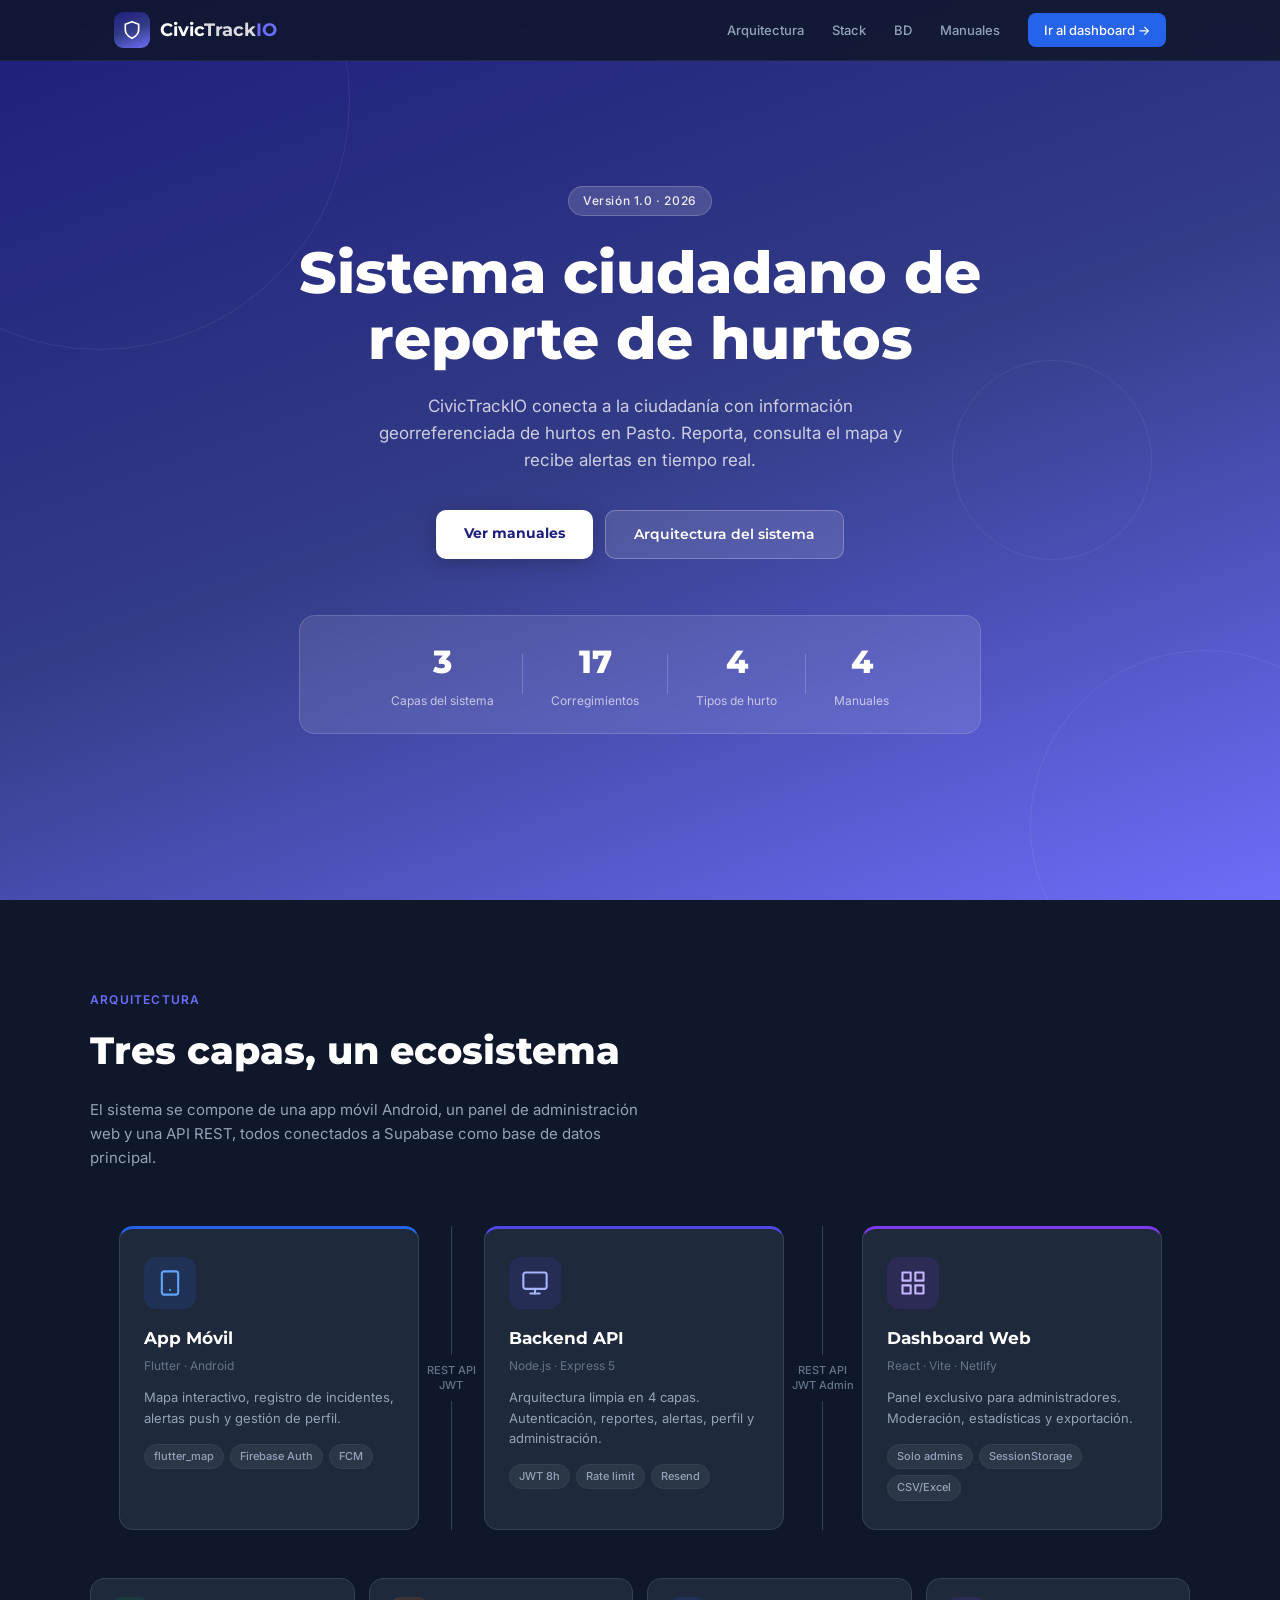
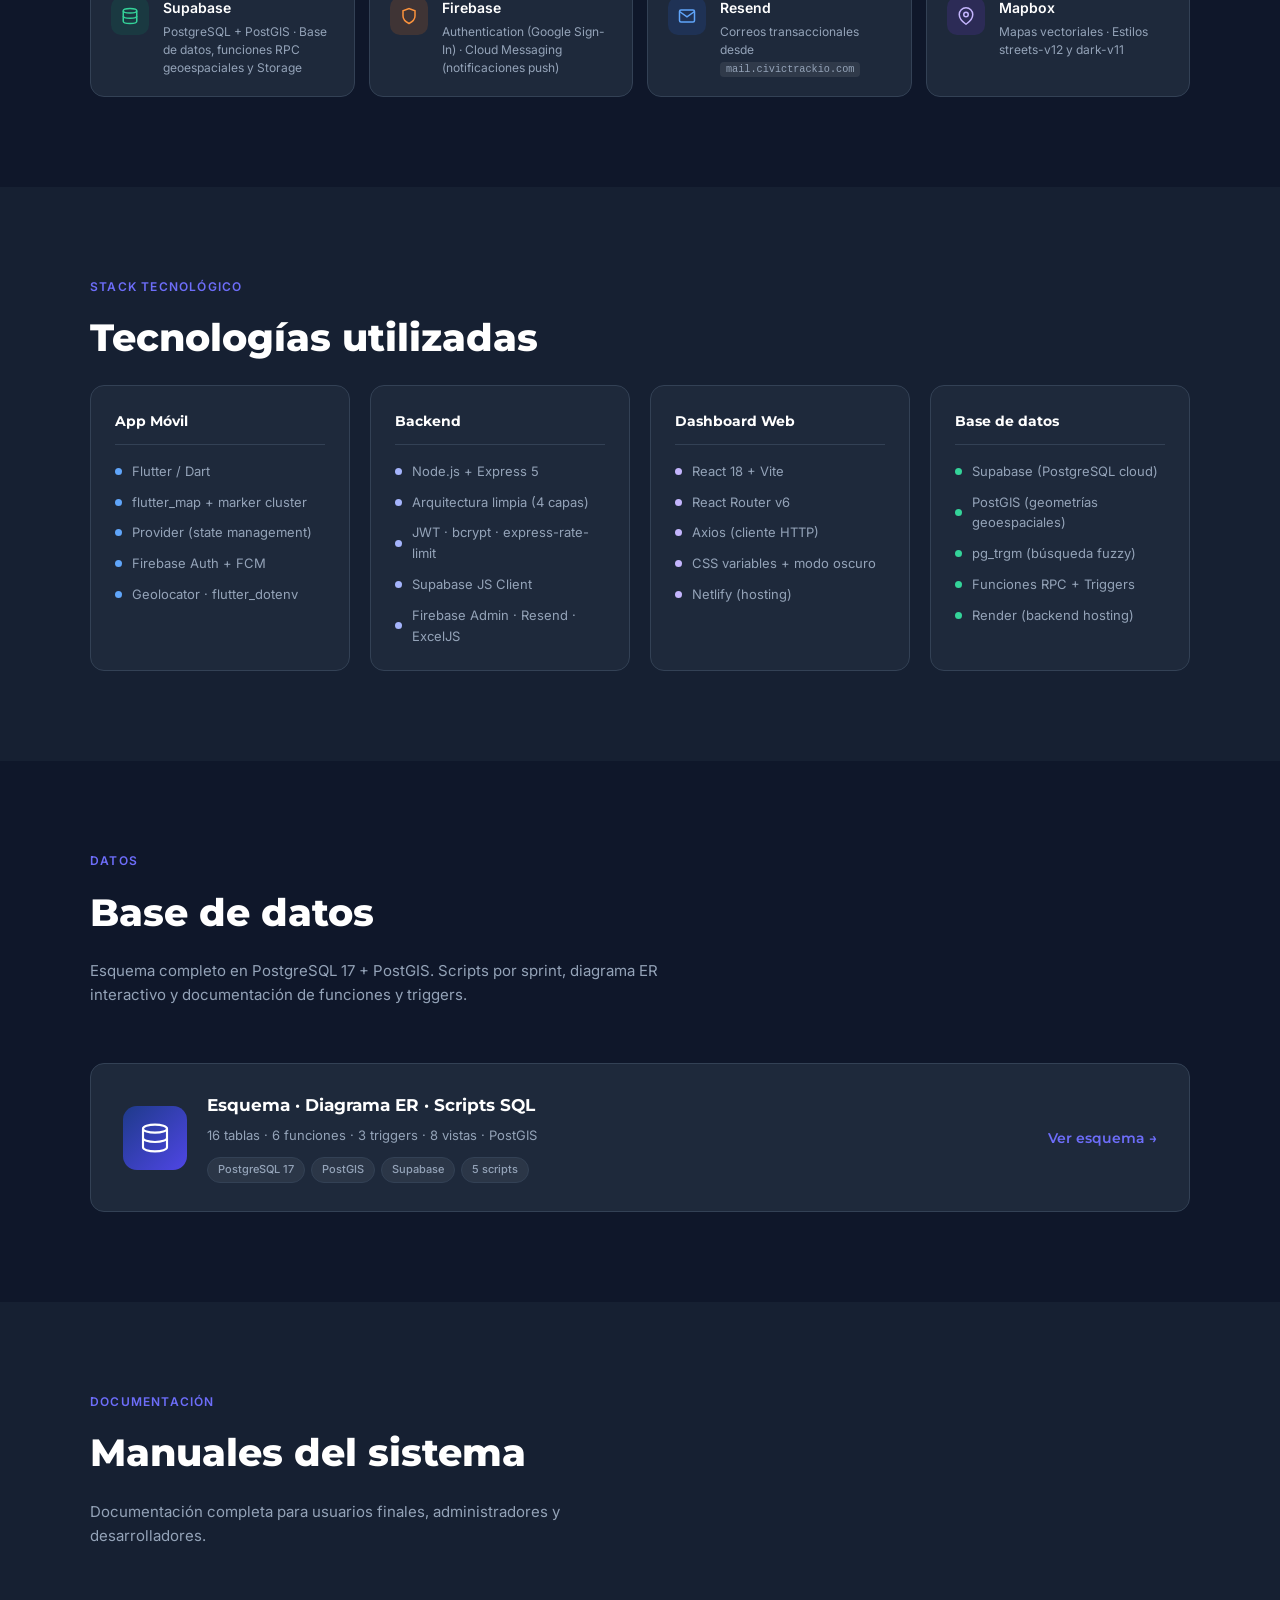
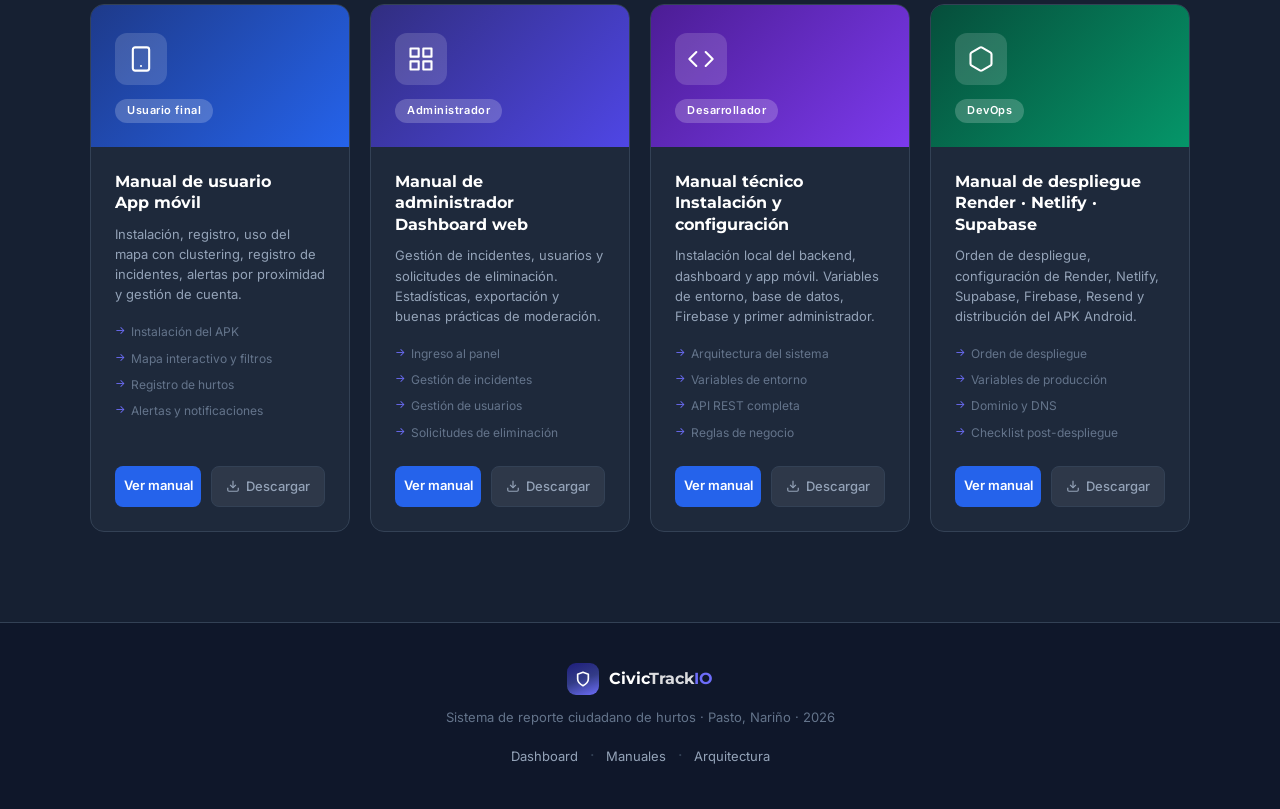
==== docs-site/index.html @ 42d25473 "Se realiza una página para documentación y manuales." ====
<!DOCTYPE html>
<html lang="es">
<head>
  <meta charset="UTF-8" />
  <meta name="viewport" content="width=device-width, initial-scale=1.0" />
  <title>CivicTrackIO · Documentación</title>
  <link rel="preconnect" href="https://fonts.googleapis.com" />
  <link rel="preconnect" href="https://fonts.gstatic.com" crossorigin />
  <link href="https://fonts.googleapis.com/css2?family=Inter:wght@300;400;500;600;700&family=Montserrat:wght@600;700;800&display=swap" rel="stylesheet" />
  <link rel="stylesheet" href="style.css" />
</head>
<body>

  <!-- ── NAV ── -->
  <nav class="nav">
    <div class="nav-inner">
      <div class="nav-brand">
        <div class="nav-logo-circle">
          <svg width="20" height="20" viewBox="0 0 24 24" fill="none" stroke="#fff" stroke-width="2" stroke-linecap="round" stroke-linejoin="round">
            <path d="M12 22s8-4 8-10V5l-8-3-8 3v7c0 6 8 10 8 10z"/>
          </svg>
        </div>
        <span class="nav-name">Civic<span class="nav-name-accent">Track</span><span class="nav-name-io">IO</span></span>
      </div>
      <div class="nav-links">
        <a href="#arquitectura">Arquitectura</a>
        <a href="#stack">Stack</a>
        <a href="#base-de-datos">BD</a>
        <a href="#manuales">Manuales</a>
        <a href="https://civictrackio.com" target="_blank" class="nav-btn">Ir al dashboard →</a>
      </div>
    </div>
  </nav>

  <!-- ── HERO ── -->
  <section class="hero">
    <div class="hero-deco hero-deco-1"></div>
    <div class="hero-deco hero-deco-2"></div>
    <div class="hero-deco hero-deco-3"></div>
    <div class="hero-inner">
      <div class="hero-badge">Versión 1.0 · 2026</div>
      <h1 class="hero-title">Sistema ciudadano de<br/>reporte de hurtos</h1>
      <p class="hero-sub">CivicTrackIO conecta a la ciudadanía con información georreferenciada de hurtos en Pasto. Reporta, consulta el mapa y recibe alertas en tiempo real.</p>
      <div class="hero-actions">
        <a href="#manuales" class="btn-primary">Ver manuales</a>
        <a href="#arquitectura" class="btn-ghost">Arquitectura del sistema</a>
      </div>
      <div class="hero-stats">
        <div class="hero-stat">
          <span class="hero-stat-num">3</span>
          <span class="hero-stat-label">Capas del sistema</span>
        </div>
        <div class="hero-stat-divider"></div>
        <div class="hero-stat">
          <span class="hero-stat-num">17</span>
          <span class="hero-stat-label">Corregimientos</span>
        </div>
        <div class="hero-stat-divider"></div>
        <div class="hero-stat">
          <span class="hero-stat-num">4</span>
          <span class="hero-stat-label">Tipos de hurto</span>
        </div>
        <div class="hero-stat-divider"></div>
        <div class="hero-stat">
          <span class="hero-stat-num">4</span>
          <span class="hero-stat-label">Manuales</span>
        </div>
      </div>
    </div>
  </section>

  <!-- ── ARQUITECTURA ── -->
  <section class="section" id="arquitectura">
    <div class="section-inner">
      <div class="section-label">Arquitectura</div>
      <h2 class="section-title">Tres capas, un ecosistema</h2>
      <p class="section-sub">El sistema se compone de una app móvil Android, un panel de administración web y una API REST, todos conectados a Supabase como base de datos principal.</p>

      <div class="arch-diagram">
        <!-- App móvil -->
        <div class="arch-node arch-node-blue">
          <div class="arch-node-icon">
            <svg width="28" height="28" viewBox="0 0 24 24" fill="none" stroke="currentColor" stroke-width="1.8" stroke-linecap="round" stroke-linejoin="round">
              <rect x="5" y="2" width="14" height="20" rx="2" ry="2"/>
              <line x1="12" y1="18" x2="12.01" y2="18"/>
            </svg>
          </div>
          <div class="arch-node-title">App Móvil</div>
          <div class="arch-node-tech">Flutter · Android</div>
          <div class="arch-node-desc">Mapa interactivo, registro de incidentes, alertas push y gestión de perfil.</div>
          <div class="arch-node-tags">
            <span>flutter_map</span>
            <span>Firebase Auth</span>
            <span>FCM</span>
          </div>
        </div>

        <!-- Flecha -->
        <div class="arch-arrow">
          <div class="arch-arrow-line"></div>
          <div class="arch-arrow-label">REST API<br/>JWT</div>
          <div class="arch-arrow-line"></div>
        </div>

        <!-- Backend -->
        <div class="arch-node arch-node-indigo">
          <div class="arch-node-icon">
            <svg width="28" height="28" viewBox="0 0 24 24" fill="none" stroke="currentColor" stroke-width="1.8" stroke-linecap="round" stroke-linejoin="round">
              <rect x="2" y="3" width="20" height="14" rx="2"/>
              <line x1="8" y1="21" x2="16" y2="21"/>
              <line x1="12" y1="17" x2="12" y2="21"/>
            </svg>
          </div>
          <div class="arch-node-title">Backend API</div>
          <div class="arch-node-tech">Node.js · Express 5</div>
          <div class="arch-node-desc">Arquitectura limpia en 4 capas. Autenticación, reportes, alertas, perfil y administración.</div>
          <div class="arch-node-tags">
            <span>JWT 8h</span>
            <span>Rate limit</span>
            <span>Resend</span>
          </div>
        </div>

        <!-- Flecha -->
        <div class="arch-arrow">
          <div class="arch-arrow-line"></div>
          <div class="arch-arrow-label">REST API<br/>JWT Admin</div>
          <div class="arch-arrow-line"></div>
        </div>

        <!-- Dashboard -->
        <div class="arch-node arch-node-violet">
          <div class="arch-node-icon">
            <svg width="28" height="28" viewBox="0 0 24 24" fill="none" stroke="currentColor" stroke-width="1.8" stroke-linecap="round" stroke-linejoin="round">
              <rect x="3" y="3" width="7" height="7"/><rect x="14" y="3" width="7" height="7"/>
              <rect x="3" y="14" width="7" height="7"/><rect x="14" y="14" width="7" height="7"/>
            </svg>
          </div>
          <div class="arch-node-title">Dashboard Web</div>
          <div class="arch-node-tech">React · Vite · Netlify</div>
          <div class="arch-node-desc">Panel exclusivo para administradores. Moderación, estadísticas y exportación.</div>
          <div class="arch-node-tags">
            <span>Solo admins</span>
            <span>SessionStorage</span>
            <span>CSV/Excel</span>
          </div>
        </div>
      </div>

      <!-- Servicios externos -->
      <div class="services-row">
        <div class="service-card">
          <div class="service-icon service-icon-green">
            <svg width="18" height="18" viewBox="0 0 24 24" fill="none" stroke="currentColor" stroke-width="2"><ellipse cx="12" cy="5" rx="9" ry="3"/><path d="M21 12c0 1.66-4 3-9 3s-9-1.34-9-3"/><path d="M3 5v14c0 1.66 4 3 9 3s9-1.34 9-3V5"/></svg>
          </div>
          <div>
            <div class="service-name">Supabase</div>
            <div class="service-desc">PostgreSQL + PostGIS · Base de datos, funciones RPC geoespaciales y Storage</div>
          </div>
        </div>
        <div class="service-card">
          <div class="service-icon service-icon-orange">
            <svg width="18" height="18" viewBox="0 0 24 24" fill="none" stroke="currentColor" stroke-width="2"><path d="M12 22s8-4 8-10V5l-8-3-8 3v7c0 6 8 10 8 10z"/></svg>
          </div>
          <div>
            <div class="service-name">Firebase</div>
            <div class="service-desc">Authentication (Google Sign-In) · Cloud Messaging (notificaciones push)</div>
          </div>
        </div>
        <div class="service-card">
          <div class="service-icon service-icon-blue">
            <svg width="18" height="18" viewBox="0 0 24 24" fill="none" stroke="currentColor" stroke-width="2"><path d="M4 4h16c1.1 0 2 .9 2 2v12c0 1.1-.9 2-2 2H4c-1.1 0-2-.9-2-2V6c0-1.1.9-2 2-2z"/><polyline points="22,6 12,13 2,6"/></svg>
          </div>
          <div>
            <div class="service-name">Resend</div>
            <div class="service-desc">Correos transaccionales desde <code>mail.civictrackio.com</code></div>
          </div>
        </div>
        <div class="service-card">
          <div class="service-icon service-icon-purple">
            <svg width="18" height="18" viewBox="0 0 24 24" fill="none" stroke="currentColor" stroke-width="2"><path d="M21 10c0 7-9 13-9 13s-9-6-9-13a9 9 0 0 1 18 0z"/><circle cx="12" cy="10" r="3"/></svg>
          </div>
          <div>
            <div class="service-name">Mapbox</div>
            <div class="service-desc">Mapas vectoriales · Estilos streets-v12 y dark-v11</div>
          </div>
        </div>
      </div>
    </div>
  </section>

  <!-- ── STACK ── -->
  <section class="section section-dark" id="stack">
    <div class="section-inner">
      <div class="section-label">Stack tecnológico</div>
      <h2 class="section-title">Tecnologías utilizadas</h2>
      <div class="stack-grid">
        <div class="stack-group">
          <div class="stack-group-title">App Móvil</div>
          <div class="stack-items">
            <div class="stack-item"><span class="stack-dot stack-dot-blue"></span>Flutter / Dart</div>
            <div class="stack-item"><span class="stack-dot stack-dot-blue"></span>flutter_map + marker cluster</div>
            <div class="stack-item"><span class="stack-dot stack-dot-blue"></span>Provider (state management)</div>
            <div class="stack-item"><span class="stack-dot stack-dot-blue"></span>Firebase Auth + FCM</div>
            <div class="stack-item"><span class="stack-dot stack-dot-blue"></span>Geolocator · flutter_dotenv</div>
          </div>
        </div>
        <div class="stack-group">
          <div class="stack-group-title">Backend</div>
          <div class="stack-items">
            <div class="stack-item"><span class="stack-dot stack-dot-indigo"></span>Node.js + Express 5</div>
            <div class="stack-item"><span class="stack-dot stack-dot-indigo"></span>Arquitectura limpia (4 capas)</div>
            <div class="stack-item"><span class="stack-dot stack-dot-indigo"></span>JWT · bcrypt · express-rate-limit</div>
            <div class="stack-item"><span class="stack-dot stack-dot-indigo"></span>Supabase JS Client</div>
            <div class="stack-item"><span class="stack-dot stack-dot-indigo"></span>Firebase Admin · Resend · ExcelJS</div>
          </div>
        </div>
        <div class="stack-group">
          <div class="stack-group-title">Dashboard Web</div>
          <div class="stack-items">
            <div class="stack-item"><span class="stack-dot stack-dot-violet"></span>React 18 + Vite</div>
            <div class="stack-item"><span class="stack-dot stack-dot-violet"></span>React Router v6</div>
            <div class="stack-item"><span class="stack-dot stack-dot-violet"></span>Axios (cliente HTTP)</div>
            <div class="stack-item"><span class="stack-dot stack-dot-violet"></span>CSS variables + modo oscuro</div>
            <div class="stack-item"><span class="stack-dot stack-dot-violet"></span>Netlify (hosting)</div>
          </div>
        </div>
        <div class="stack-group">
          <div class="stack-group-title">Base de datos</div>
          <div class="stack-items">
            <div class="stack-item"><span class="stack-dot stack-dot-green"></span>Supabase (PostgreSQL cloud)</div>
            <div class="stack-item"><span class="stack-dot stack-dot-green"></span>PostGIS (geometrías geoespaciales)</div>
            <div class="stack-item"><span class="stack-dot stack-dot-green"></span>pg_trgm (búsqueda fuzzy)</div>
            <div class="stack-item"><span class="stack-dot stack-dot-green"></span>Funciones RPC + Triggers</div>
            <div class="stack-item"><span class="stack-dot stack-dot-green"></span>Render (backend hosting)</div>
          </div>
        </div>
      </div>
    </div>
  </section>

  <!-- ── BASE DE DATOS ── -->
  <section class="section" id="base-de-datos">
    <div class="section-inner">
      <div class="section-label">Datos</div>
      <h2 class="section-title">Base de datos</h2>
      <p class="section-sub">Esquema completo en PostgreSQL 17 + PostGIS. Scripts por sprint, diagrama ER interactivo y documentación de funciones y triggers.</p>
      <a href="db.html" class="db-entry-card">
        <div class="db-entry-left">
          <div class="db-entry-icon">
            <svg width="32" height="32" viewBox="0 0 24 24" fill="none" stroke="currentColor" stroke-width="1.6" stroke-linecap="round" stroke-linejoin="round">
              <ellipse cx="12" cy="5" rx="9" ry="3"/>
              <path d="M21 12c0 1.66-4 3-9 3s-9-1.34-9-3"/>
              <path d="M3 5v14c0 1.66 4 3 9 3s9-1.34 9-3V5"/>
            </svg>
          </div>
          <div>
            <div class="db-entry-title">Esquema · Diagrama ER · Scripts SQL</div>
            <div class="db-entry-sub">16 tablas · 6 funciones · 3 triggers · 8 vistas · PostGIS</div>
            <div class="db-entry-tags">
              <span>PostgreSQL 17</span>
              <span>PostGIS</span>
              <span>Supabase</span>
              <span>5 scripts</span>
            </div>
          </div>
        </div>
        <div class="db-entry-arrow">Ver esquema →</div>
      </a>
    </div>
  </section>

  <!-- ── MANUALES ── -->
  <section class="section section-dark" id="manuales">
    <div class="section-inner">
      <div class="section-label">Documentación</div>
      <h2 class="section-title">Manuales del sistema</h2>
      <p class="section-sub">Documentación completa para usuarios finales, administradores y desarrolladores.</p>

      <div class="manuals-grid">

        <div class="manual-card">
          <div class="manual-card-header manual-header-blue">
            <div class="manual-icon">
              <svg width="28" height="28" viewBox="0 0 24 24" fill="none" stroke="currentColor" stroke-width="1.8" stroke-linecap="round" stroke-linejoin="round">
                <rect x="5" y="2" width="14" height="20" rx="2" ry="2"/>
                <line x1="12" y1="18" x2="12.01" y2="18"/>
              </svg>
            </div>
            <div class="manual-badge">Usuario final</div>
          </div>
          <div class="manual-card-body">
            <h3 class="manual-title">Manual de usuario<br/>App móvil</h3>
            <p class="manual-desc">Instalación, registro, uso del mapa con clustering, registro de incidentes, alertas por proximidad y gestión de cuenta.</p>
            <ul class="manual-topics">
              <li>Instalación del APK</li>
              <li>Mapa interactivo y filtros</li>
              <li>Registro de hurtos</li>
              <li>Alertas y notificaciones</li>
            </ul>
            <div class="manual-actions">
              <a href="viewer.html?manual=usuario" class="manual-btn-view">Ver manual</a>
              <a href="manuales/CivicTrackIO - Manual de usuario final (App móvil).md" download class="manual-btn-dl">
                <svg width="14" height="14" viewBox="0 0 24 24" fill="none" stroke="currentColor" stroke-width="2"><path d="M21 15v4a2 2 0 0 1-2 2H5a2 2 0 0 1-2-2v-4"/><polyline points="7 10 12 15 17 10"/><line x1="12" y1="15" x2="12" y2="3"/></svg>
                Descargar
              </a>
            </div>
          </div>
        </div>

        <div class="manual-card">
          <div class="manual-card-header manual-header-indigo">
            <div class="manual-icon">
              <svg width="28" height="28" viewBox="0 0 24 24" fill="none" stroke="currentColor" stroke-width="1.8" stroke-linecap="round" stroke-linejoin="round">
                <rect x="3" y="3" width="7" height="7"/><rect x="14" y="3" width="7" height="7"/>
                <rect x="3" y="14" width="7" height="7"/><rect x="14" y="14" width="7" height="7"/>
              </svg>
            </div>
            <div class="manual-badge">Administrador</div>
          </div>
          <div class="manual-card-body">
            <h3 class="manual-title">Manual de administrador<br/>Dashboard web</h3>
            <p class="manual-desc">Gestión de incidentes, usuarios y solicitudes de eliminación. Estadísticas, exportación y buenas prácticas de moderación.</p>
            <ul class="manual-topics">
              <li>Ingreso al panel</li>
              <li>Gestión de incidentes</li>
              <li>Gestión de usuarios</li>
              <li>Solicitudes de eliminación</li>
            </ul>
            <div class="manual-actions">
              <a href="viewer.html?manual=admin" class="manual-btn-view">Ver manual</a>
              <a href="manuales/CivicTrackIO - Manual de administrador (Dashboard web).md" download class="manual-btn-dl">
                <svg width="14" height="14" viewBox="0 0 24 24" fill="none" stroke="currentColor" stroke-width="2"><path d="M21 15v4a2 2 0 0 1-2 2H5a2 2 0 0 1-2-2v-4"/><polyline points="7 10 12 15 17 10"/><line x1="12" y1="15" x2="12" y2="3"/></svg>
                Descargar
              </a>
            </div>
          </div>
        </div>

        <div class="manual-card">
          <div class="manual-card-header manual-header-violet">
            <div class="manual-icon">
              <svg width="28" height="28" viewBox="0 0 24 24" fill="none" stroke="currentColor" stroke-width="1.8" stroke-linecap="round" stroke-linejoin="round">
                <polyline points="16 18 22 12 16 6"/><polyline points="8 6 2 12 8 18"/>
              </svg>
            </div>
            <div class="manual-badge">Desarrollador</div>
          </div>
          <div class="manual-card-body">
            <h3 class="manual-title">Manual técnico<br/>Instalación y configuración</h3>
            <p class="manual-desc">Instalación local del backend, dashboard y app móvil. Variables de entorno, base de datos, Firebase y primer administrador.</p>
            <ul class="manual-topics">
              <li>Arquitectura del sistema</li>
              <li>Variables de entorno</li>
              <li>API REST completa</li>
              <li>Reglas de negocio</li>
            </ul>
            <div class="manual-actions">
              <a href="viewer.html?manual=tecnico" class="manual-btn-view">Ver manual</a>
              <a href="manuales/CivicTrackIO - Manual técnico de instalación y configuración (Developer).md" download class="manual-btn-dl">
                <svg width="14" height="14" viewBox="0 0 24 24" fill="none" stroke="currentColor" stroke-width="2"><path d="M21 15v4a2 2 0 0 1-2 2H5a2 2 0 0 1-2-2v-4"/><polyline points="7 10 12 15 17 10"/><line x1="12" y1="15" x2="12" y2="3"/></svg>
                Descargar
              </a>
            </div>
          </div>
        </div>

        <div class="manual-card">
          <div class="manual-card-header manual-header-green">
            <div class="manual-icon">
              <svg width="28" height="28" viewBox="0 0 24 24" fill="none" stroke="currentColor" stroke-width="1.8" stroke-linecap="round" stroke-linejoin="round">
                <path d="M21 16V8a2 2 0 0 0-1-1.73l-7-4a2 2 0 0 0-2 0l-7 4A2 2 0 0 0 3 8v8a2 2 0 0 0 1 1.73l7 4a2 2 0 0 0 2 0l7-4A2 2 0 0 0 21 16z"/>
              </svg>
            </div>
            <div class="manual-badge">DevOps</div>
          </div>
          <div class="manual-card-body">
            <h3 class="manual-title">Manual de despliegue<br/>Render · Netlify · Supabase</h3>
            <p class="manual-desc">Orden de despliegue, configuración de Render, Netlify, Supabase, Firebase, Resend y distribución del APK Android.</p>
            <ul class="manual-topics">
              <li>Orden de despliegue</li>
              <li>Variables de producción</li>
              <li>Dominio y DNS</li>
              <li>Checklist post-despliegue</li>
            </ul>
            <div class="manual-actions">
              <a href="viewer.html?manual=despliegue" class="manual-btn-view">Ver manual</a>
              <a href="manuales/CivicTrackIO - Manual de despliegue.md" download class="manual-btn-dl">
                <svg width="14" height="14" viewBox="0 0 24 24" fill="none" stroke="currentColor" stroke-width="2"><path d="M21 15v4a2 2 0 0 1-2 2H5a2 2 0 0 1-2-2v-4"/><polyline points="7 10 12 15 17 10"/><line x1="12" y1="15" x2="12" y2="3"/></svg>
                Descargar
              </a>
            </div>
          </div>
        </div>

      </div>
    </div>
  </section>

  <!-- ── FOOTER ── -->
  <footer class="footer">
    <div class="footer-inner">
      <div class="footer-brand">
        <div class="nav-logo-circle" style="width:32px;height:32px;">
          <svg width="16" height="16" viewBox="0 0 24 24" fill="none" stroke="#fff" stroke-width="2.5" stroke-linecap="round" stroke-linejoin="round">
            <path d="M12 22s8-4 8-10V5l-8-3-8 3v7c0 6 8 10 8 10z"/>
          </svg>
        </div>
        <span class="nav-name" style="font-size:16px;">Civic<span class="nav-name-accent">Track</span><span class="nav-name-io">IO</span></span>
      </div>
      <p class="footer-copy">Sistema de reporte ciudadano de hurtos · Pasto, Nariño · 2026</p>
      <div class="footer-links">
        <a href="https://civictrackio.com" target="_blank">Dashboard</a>
        <span>·</span>
        <a href="#manuales">Manuales</a>
        <span>·</span>
        <a href="#arquitectura">Arquitectura</a>
      </div>
    </div>
  </footer>

  <script src="main.js"></script>
</body>
</html>
---- docs-site/style.css ----
/* ── Reset & base ── */
*, *::before, *::after { box-sizing: border-box; margin: 0; padding: 0; }

:root {
  --gradient: linear-gradient(160deg, #1E1E7C, #333C87, #6D6DF9);
  --blue:     #2563EB;
  --blue-dark:#1E3A8A;
  --indigo:   #4F46E5;
  --violet:   #7C3AED;
  --green:    #059669;
  --bg:       #0F172A;
  --bg-card:  #1E293B;
  --bg-card2: #162032;
  --border:   #334155;
  --text:     #F1F5F9;
  --text-sub: #94A3B8;
  --text-muted: #64748B;
  --radius:   14px;
  --font-title: 'Montserrat', sans-serif;
  --font-body:  'Inter', sans-serif;
}

html { scroll-behavior: smooth; }

body {
  font-family: var(--font-body);
  background: var(--bg);
  color: var(--text);
  line-height: 1.6;
  -webkit-font-smoothing: antialiased;
}

a { text-decoration: none; color: inherit; }
code { font-family: 'Courier New', monospace; font-size: 0.85em; background: rgba(255,255,255,0.08); padding: 2px 6px; border-radius: 4px; }

/* ── NAV ── */
.nav {
  position: fixed; top: 0; left: 0; right: 0; z-index: 100;
  background: rgba(15, 23, 42, 0.85);
  backdrop-filter: blur(12px);
  border-bottom: 1px solid var(--border);
}
.nav-inner {
  max-width: 1100px; margin: 0 auto;
  display: flex; align-items: center; justify-content: space-between;
  padding: 0 24px; height: 60px;
}
.nav-brand { display: flex; align-items: center; gap: 10px; }
.nav-logo-circle {
  width: 36px; height: 36px; border-radius: 9px;
  background: var(--gradient);
  display: flex; align-items: center; justify-content: center;
  flex-shrink: 0;
}
.nav-name {
  font-family: var(--font-title);
  font-weight: 700; font-size: 18px; color: #fff;
}
.nav-name-accent { color: rgba(255,255,255,0.85); }
.nav-name-io { color: #6D6DF9; }

.nav-links { display: flex; align-items: center; gap: 28px; }
.nav-links a {
  font-size: 13px; font-weight: 500; color: var(--text-sub);
  transition: color 0.2s;
}
.nav-links a:hover { color: #fff; }
.nav-btn {
  background: var(--blue); color: #fff !important;
  padding: 7px 16px; border-radius: 8px;
  font-size: 13px; font-weight: 600;
  transition: background 0.2s !important;
}
.nav-btn:hover { background: var(--blue-dark) !important; }

/* ── HERO ── */
.hero {
  min-height: 100vh;
  background: var(--gradient);
  display: flex; align-items: center; justify-content: center;
  position: relative; overflow: hidden;
  padding: 100px 24px 80px;
}
.hero-deco {
  position: absolute; border-radius: 50%;
  border: 1px solid rgba(255,255,255,0.07);
  pointer-events: none;
}
.hero-deco-1 { width: 500px; height: 500px; top: -150px; left: -150px; }
.hero-deco-2 { width: 350px; height: 350px; bottom: -100px; right: -100px; }
.hero-deco-3 { width: 200px; height: 200px; top: 40%; right: 10%; }

.hero-inner {
  position: relative; z-index: 1;
  max-width: 760px; text-align: center;
}
.hero-badge {
  display: inline-block;
  background: rgba(255,255,255,0.15);
  border: 1px solid rgba(255,255,255,0.2);
  color: rgba(255,255,255,0.9);
  font-size: 12px; font-weight: 500;
  padding: 4px 14px; border-radius: 99px;
  margin-bottom: 24px; letter-spacing: 0.05em;
}
.hero-title {
  font-family: var(--font-title);
  font-size: clamp(36px, 5vw, 58px);
  font-weight: 800; color: #fff;
  line-height: 1.15; margin-bottom: 20px;
}
.hero-sub {
  font-size: 17px; color: rgba(255,255,255,0.75);
  max-width: 560px; margin: 0 auto 36px;
  line-height: 1.6;
}
.hero-actions { display: flex; gap: 12px; justify-content: center; flex-wrap: wrap; margin-bottom: 56px; }

.btn-primary {
  background: #fff; color: #1E1E7C;
  font-family: var(--font-title); font-weight: 700; font-size: 14px;
  padding: 12px 28px; border-radius: 10px;
  transition: transform 0.2s, box-shadow 0.2s;
  box-shadow: 0 4px 20px rgba(0,0,0,0.2);
}
.btn-primary:hover { transform: translateY(-2px); box-shadow: 0 8px 28px rgba(0,0,0,0.3); }

.btn-ghost {
  background: rgba(255,255,255,0.12);
  border: 1px solid rgba(255,255,255,0.25);
  color: #fff;
  font-family: var(--font-title); font-weight: 600; font-size: 14px;
  padding: 12px 28px; border-radius: 10px;
  transition: background 0.2s;
}
.btn-ghost:hover { background: rgba(255,255,255,0.2); }

.hero-stats {
  display: flex; align-items: center; justify-content: center;
  gap: 0; flex-wrap: wrap;
  background: rgba(255,255,255,0.1);
  border: 1px solid rgba(255,255,255,0.15);
  border-radius: 16px; padding: 20px 32px;
  backdrop-filter: blur(8px);
}
.hero-stat { text-align: center; padding: 0 28px; }
.hero-stat-num {
  font-family: var(--font-title); font-size: 32px; font-weight: 800; color: #fff;
  display: block;
}
.hero-stat-label { font-size: 12px; color: rgba(255,255,255,0.65); font-weight: 400; }
.hero-stat-divider { width: 1px; height: 40px; background: rgba(255,255,255,0.2); }

/* ── SECTIONS ── */
.section { padding: 90px 24px; }
.section-dark { background: var(--bg-card2); }
.section-inner { max-width: 1100px; margin: 0 auto; }

.section-label {
  font-size: 12px; font-weight: 600; letter-spacing: 0.1em;
  color: #6D6DF9; text-transform: uppercase; margin-bottom: 12px;
}
.section-title {
  font-family: var(--font-title); font-size: clamp(26px, 3.5vw, 38px);
  font-weight: 800; color: #fff; margin-bottom: 16px;
}
.section-sub {
  font-size: 15px; color: var(--text-sub);
  max-width: 580px; margin-bottom: 56px; line-height: 1.6;
}

/* ── ARCH DIAGRAM ── */
.arch-diagram {
  display: flex; align-items: stretch; gap: 0;
  margin-bottom: 48px; flex-wrap: wrap; justify-content: center;
}
.arch-node {
  flex: 1; min-width: 240px; max-width: 300px;
  background: var(--bg-card); border-radius: var(--radius);
  padding: 28px 24px; border: 1px solid var(--border);
  transition: transform 0.2s, box-shadow 0.2s;
}
.arch-node:hover { transform: translateY(-4px); box-shadow: 0 12px 32px rgba(0,0,0,0.3); }

.arch-node-blue  { border-top: 3px solid var(--blue); }
.arch-node-indigo{ border-top: 3px solid var(--indigo); }
.arch-node-violet{ border-top: 3px solid var(--violet); }

.arch-node-icon {
  width: 52px; height: 52px; border-radius: 12px;
  display: flex; align-items: center; justify-content: center;
  margin-bottom: 16px;
}
.arch-node-blue   .arch-node-icon { background: rgba(37,99,235,0.15); color: #60A5FA; }
.arch-node-indigo .arch-node-icon { background: rgba(79,70,229,0.15); color: #A5B4FC; }
.arch-node-violet .arch-node-icon { background: rgba(124,58,237,0.15); color: #C4B5FD; }

.arch-node-title { font-family: var(--font-title); font-size: 17px; font-weight: 700; color: #fff; margin-bottom: 4px; }
.arch-node-tech  { font-size: 12px; color: var(--text-muted); margin-bottom: 12px; }
.arch-node-desc  { font-size: 13px; color: var(--text-sub); line-height: 1.55; margin-bottom: 16px; }
.arch-node-tags  { display: flex; flex-wrap: wrap; gap: 6px; }
.arch-node-tags span {
  font-size: 11px; font-weight: 500; color: var(--text-sub);
  background: rgba(255,255,255,0.06); border: 1px solid var(--border);
  padding: 3px 9px; border-radius: 99px;
}

.arch-arrow {
  display: flex; flex-direction: column;
  align-items: center; justify-content: center;
  padding: 0 8px; gap: 8px; color: var(--text-muted);
  font-size: 11px; font-weight: 500; text-align: center;
  min-width: 64px;
}
.arch-arrow-line {
  flex: 1; width: 1px; background: var(--border); min-height: 30px;
}
.arch-arrow-label { line-height: 1.4; }

/* Servicios externos */
.services-row {
  display: grid; grid-template-columns: repeat(auto-fit, minmax(220px, 1fr));
  gap: 14px;
}
.service-card {
  display: flex; align-items: flex-start; gap: 14px;
  background: var(--bg-card); border: 1px solid var(--border);
  border-radius: var(--radius); padding: 18px 20px;
}
.service-icon {
  width: 38px; height: 38px; border-radius: 10px; flex-shrink: 0;
  display: flex; align-items: center; justify-content: center;
}
.service-icon-green  { background: rgba(5,150,105,0.15); color: #34D399; }
.service-icon-orange { background: rgba(249,115,22,0.15); color: #FB923C; }
.service-icon-blue   { background: rgba(37,99,235,0.15);  color: #60A5FA; }
.service-icon-purple { background: rgba(124,58,237,0.15); color: #C4B5FD; }
.service-name { font-size: 14px; font-weight: 600; color: #fff; margin-bottom: 4px; }
.service-desc { font-size: 12px; color: var(--text-sub); line-height: 1.5; }

/* ── STACK ── */
.stack-grid {
  display: grid; grid-template-columns: repeat(auto-fit, minmax(220px, 1fr));
  gap: 20px;
}
.stack-group {
  background: var(--bg-card); border: 1px solid var(--border);
  border-radius: var(--radius); padding: 24px;
}
.stack-group-title {
  font-family: var(--font-title); font-size: 14px; font-weight: 700;
  color: #fff; margin-bottom: 16px;
  padding-bottom: 12px; border-bottom: 1px solid var(--border);
}
.stack-items { display: flex; flex-direction: column; gap: 10px; }
.stack-item {
  display: flex; align-items: center; gap: 10px;
  font-size: 13px; color: var(--text-sub);
}
.stack-dot {
  width: 7px; height: 7px; border-radius: 50%; flex-shrink: 0;
}
.stack-dot-blue   { background: #60A5FA; }
.stack-dot-indigo { background: #A5B4FC; }
.stack-dot-violet { background: #C4B5FD; }
.stack-dot-green  { background: #34D399; }

/* ── MANUALS GRID ── */
.manuals-grid {
  display: grid; grid-template-columns: repeat(auto-fit, minmax(260px, 1fr));
  gap: 20px;
}
.manual-card {
  background: var(--bg-card); border: 1px solid var(--border);
  border-radius: var(--radius); overflow: hidden;
  transition: transform 0.2s, box-shadow 0.2s;
  display: flex; flex-direction: column;
}
.manual-card:hover { transform: translateY(-4px); box-shadow: 0 16px 40px rgba(0,0,0,0.4); }

.manual-card-header {
  padding: 28px 24px 24px;
  display: flex; flex-direction: column; gap: 14px;
}
.manual-header-blue   { background: linear-gradient(135deg, #1E3A8A, #2563EB); }
.manual-header-indigo { background: linear-gradient(135deg, #312E81, #4F46E5); }
.manual-header-violet { background: linear-gradient(135deg, #4C1D95, #7C3AED); }
.manual-header-green  { background: linear-gradient(135deg, #064E3B, #059669); }

.manual-icon {
  width: 52px; height: 52px; border-radius: 12px;
  background: rgba(255,255,255,0.15);
  display: flex; align-items: center; justify-content: center;
  color: #fff;
}
.manual-badge {
  display: inline-block;
  background: rgba(255,255,255,0.2); color: #fff;
  font-size: 11px; font-weight: 600; letter-spacing: 0.05em;
  padding: 3px 12px; border-radius: 99px;
  width: fit-content;
}

.manual-card-body { padding: 24px; flex: 1; display: flex; flex-direction: column; }
.manual-title {
  font-family: var(--font-title); font-size: 16px; font-weight: 700;
  color: #fff; margin-bottom: 10px; line-height: 1.35;
}
.manual-desc { font-size: 13px; color: var(--text-sub); line-height: 1.55; margin-bottom: 18px; }
.manual-topics {
  list-style: none; display: flex; flex-direction: column; gap: 7px;
  margin-bottom: 24px; flex: 1;
}
.manual-topics li {
  font-size: 12px; color: var(--text-muted);
  padding-left: 16px; position: relative;
}
.manual-topics li::before {
  content: '→'; position: absolute; left: 0;
  color: #6D6DF9; font-size: 11px;
}

.manual-actions { display: flex; gap: 10px; }
.manual-btn-view {
  flex: 1; text-align: center;
  background: var(--blue); color: #fff;
  font-size: 13px; font-weight: 600;
  padding: 9px 0; border-radius: 8px;
  transition: background 0.2s;
}
.manual-btn-view:hover { background: var(--blue-dark); }
.manual-btn-dl {
  display: flex; align-items: center; gap: 6px;
  background: rgba(255,255,255,0.07);
  border: 1px solid var(--border); color: var(--text-sub);
  font-size: 13px; font-weight: 500;
  padding: 9px 14px; border-radius: 8px;
  transition: background 0.2s, color 0.2s;
}
.manual-btn-dl:hover { background: rgba(255,255,255,0.12); color: #fff; }

/* ── FOOTER ── */
.footer {
  border-top: 1px solid var(--border);
  padding: 40px 24px; text-align: center;
}
.footer-inner { max-width: 1100px; margin: 0 auto; }
.footer-brand {
  display: flex; align-items: center; justify-content: center;
  gap: 10px; margin-bottom: 12px;
}
.footer-copy { font-size: 13px; color: var(--text-muted); margin-bottom: 16px; }
.footer-links { display: flex; align-items: center; justify-content: center; gap: 12px; }
.footer-links a { font-size: 13px; color: var(--text-sub); transition: color 0.2s; }
.footer-links a:hover { color: #fff; }
.footer-links span { color: var(--border); }

/* ── Responsive ── */
@media (max-width: 768px) {
  .nav-links a:not(.nav-btn) { display: none; }
  .hero-stats { gap: 8px; padding: 16px 20px; }
  .hero-stat { padding: 0 16px; }
  .hero-stat-divider { height: 30px; }
  .arch-diagram { flex-direction: column; align-items: center; }
  .arch-arrow { flex-direction: row; min-width: auto; padding: 8px 0; }
  .arch-arrow-line { flex: 1; height: 1px; width: auto; min-height: auto; }
}

/* ── DB Entry Card ── */
.db-entry-card {
  display: flex; align-items: center; justify-content: space-between;
  background: var(--bg-card); border: 1px solid var(--border);
  border-radius: var(--radius); padding: 28px 32px;
  text-decoration: none; color: inherit;
  transition: transform 0.2s, box-shadow 0.2s, border-color 0.2s;
  flex-wrap: wrap; gap: 20px;
}
.db-entry-card:hover {
  transform: translateY(-3px);
  box-shadow: 0 16px 40px rgba(0,0,0,0.35);
  border-color: #4F46E5;
}
.db-entry-left { display: flex; align-items: center; gap: 20px; }
.db-entry-icon {
  width: 64px; height: 64px; border-radius: 14px; flex-shrink: 0;
  background: linear-gradient(135deg,#1E3A8A,#4F46E5);
  display: flex; align-items: center; justify-content: center;
  color: #fff;
}
.db-entry-title {
  font-family: var(--font-title); font-size: 17px; font-weight: 700;
  color: #fff; margin-bottom: 5px;
}
.db-entry-sub { font-size: 13px; color: var(--text-sub); margin-bottom: 12px; }
.db-entry-tags { display: flex; flex-wrap: wrap; gap: 6px; }
.db-entry-tags span {
  font-size: 11px; font-weight: 500; color: var(--text-sub);
  background: rgba(255,255,255,0.06); border: 1px solid var(--border);
  padding: 3px 10px; border-radius: 99px;
}
.db-entry-arrow {
  font-family: var(--font-title); font-size: 14px; font-weight: 600;
  color: #6D6DF9; white-space: nowrap;
}
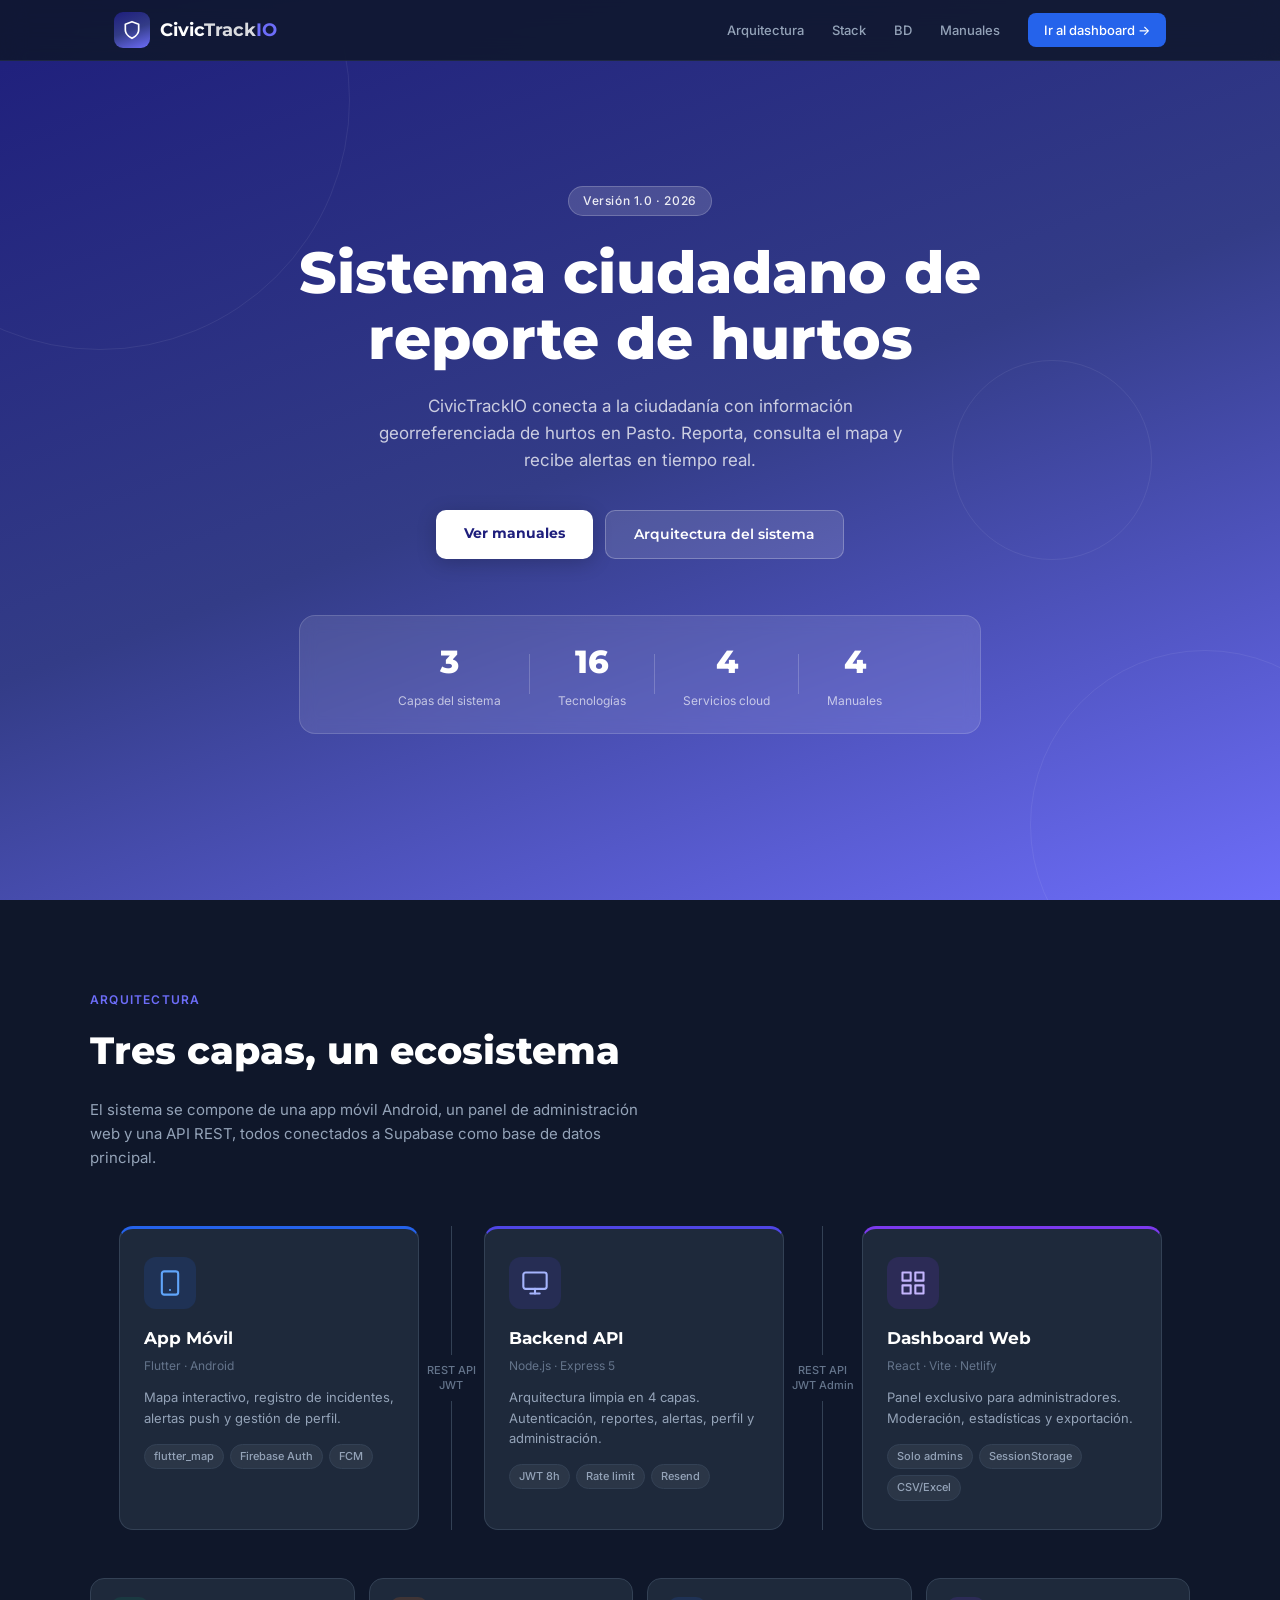
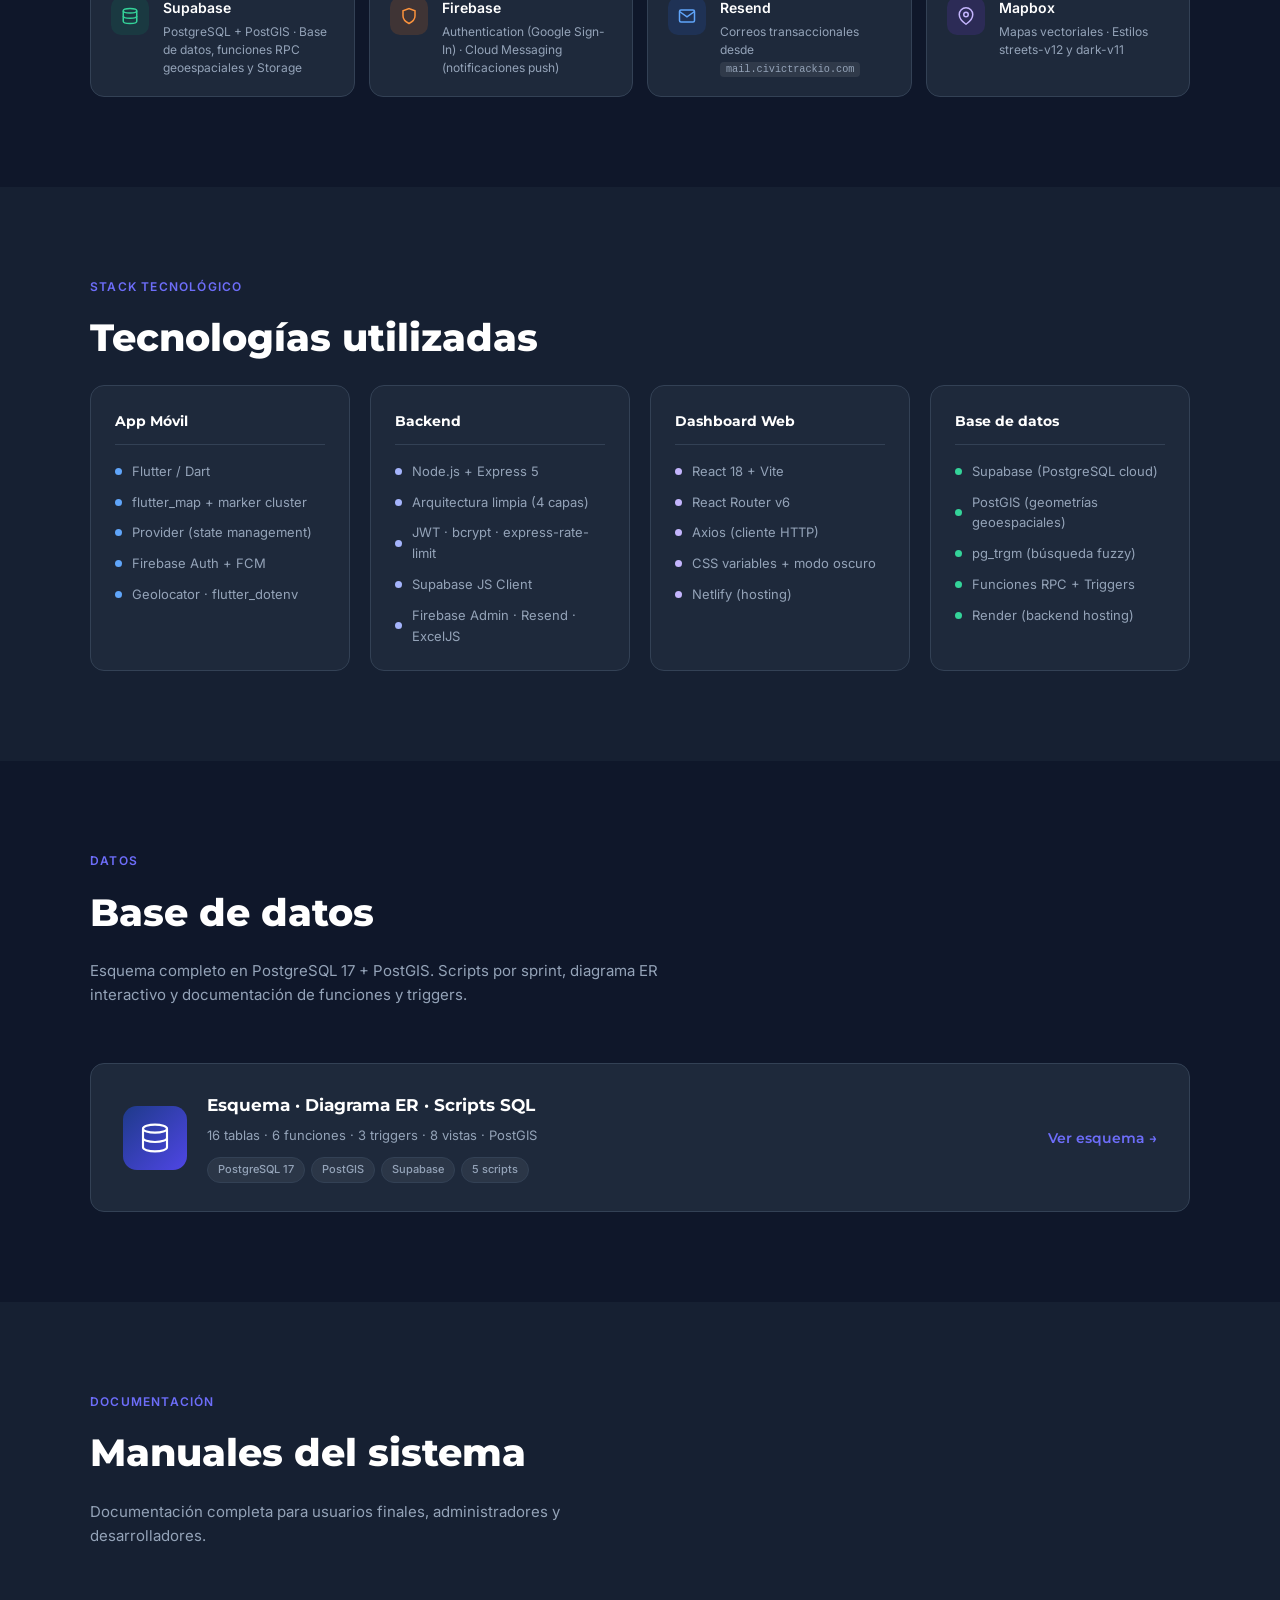
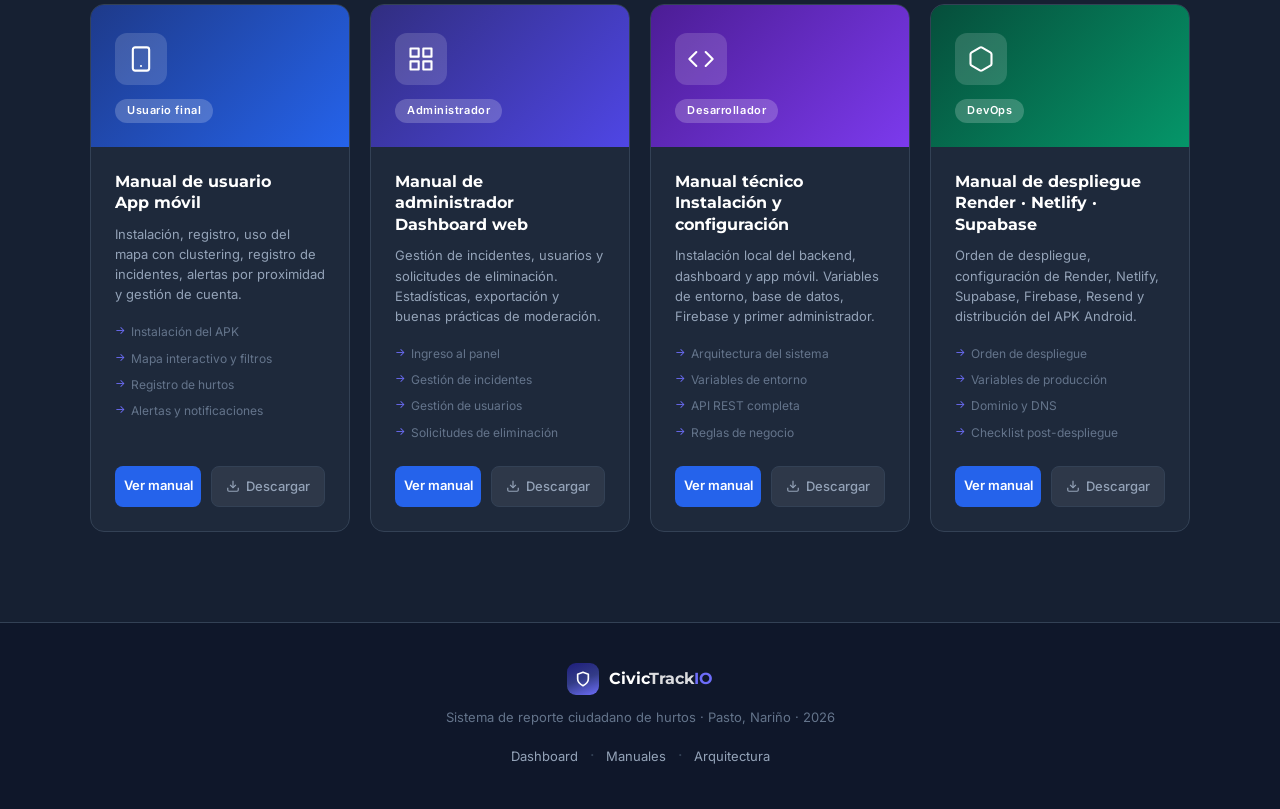
==== commit 870e8c05: "feat: fix db diagram – full ER view + remove duplicate/broken sections Se agregan tambien unos error" ====
--- a/docs-site/index.html
+++ b/docs-site/index.html
@@ -14,14 +14,14 @@
   <!-- ── NAV ── -->
   <nav class="nav">
     <div class="nav-inner">
-      <div class="nav-brand">
+      <a href="#" class="nav-brand">
         <div class="nav-logo-circle">
           <svg width="20" height="20" viewBox="0 0 24 24" fill="none" stroke="#fff" stroke-width="2" stroke-linecap="round" stroke-linejoin="round">
             <path d="M12 22s8-4 8-10V5l-8-3-8 3v7c0 6 8 10 8 10z"/>
           </svg>
         </div>
         <span class="nav-name">Civic<span class="nav-name-accent">Track</span><span class="nav-name-io">IO</span></span>
-      </div>
+      </a>
       <div class="nav-links">
         <a href="#arquitectura">Arquitectura</a>
         <a href="#stack">Stack</a>
@@ -52,13 +52,13 @@
         </div>
         <div class="hero-stat-divider"></div>
         <div class="hero-stat">
-          <span class="hero-stat-num">17</span>
-          <span class="hero-stat-label">Corregimientos</span>
+          <span class="hero-stat-num">16</span>
+          <span class="hero-stat-label">Tecnologías</span>
         </div>
         <div class="hero-stat-divider"></div>
         <div class="hero-stat">
           <span class="hero-stat-num">4</span>
-          <span class="hero-stat-label">Tipos de hurto</span>
+          <span class="hero-stat-label">Servicios cloud</span>
         </div>
         <div class="hero-stat-divider"></div>
         <div class="hero-stat">
--- a/docs-site/style.css
+++ b/docs-site/style.css
@@ -45,7 +45,7 @@
   display: flex; align-items: center; justify-content: space-between;
   padding: 0 24px; height: 60px;
 }
-.nav-brand { display: flex; align-items: center; gap: 10px; }
+.nav-brand { display: flex; align-items: center; gap: 10px; text-decoration: none; }
 .nav-logo-circle {
   width: 36px; height: 36px; border-radius: 9px;
   background: var(--gradient);
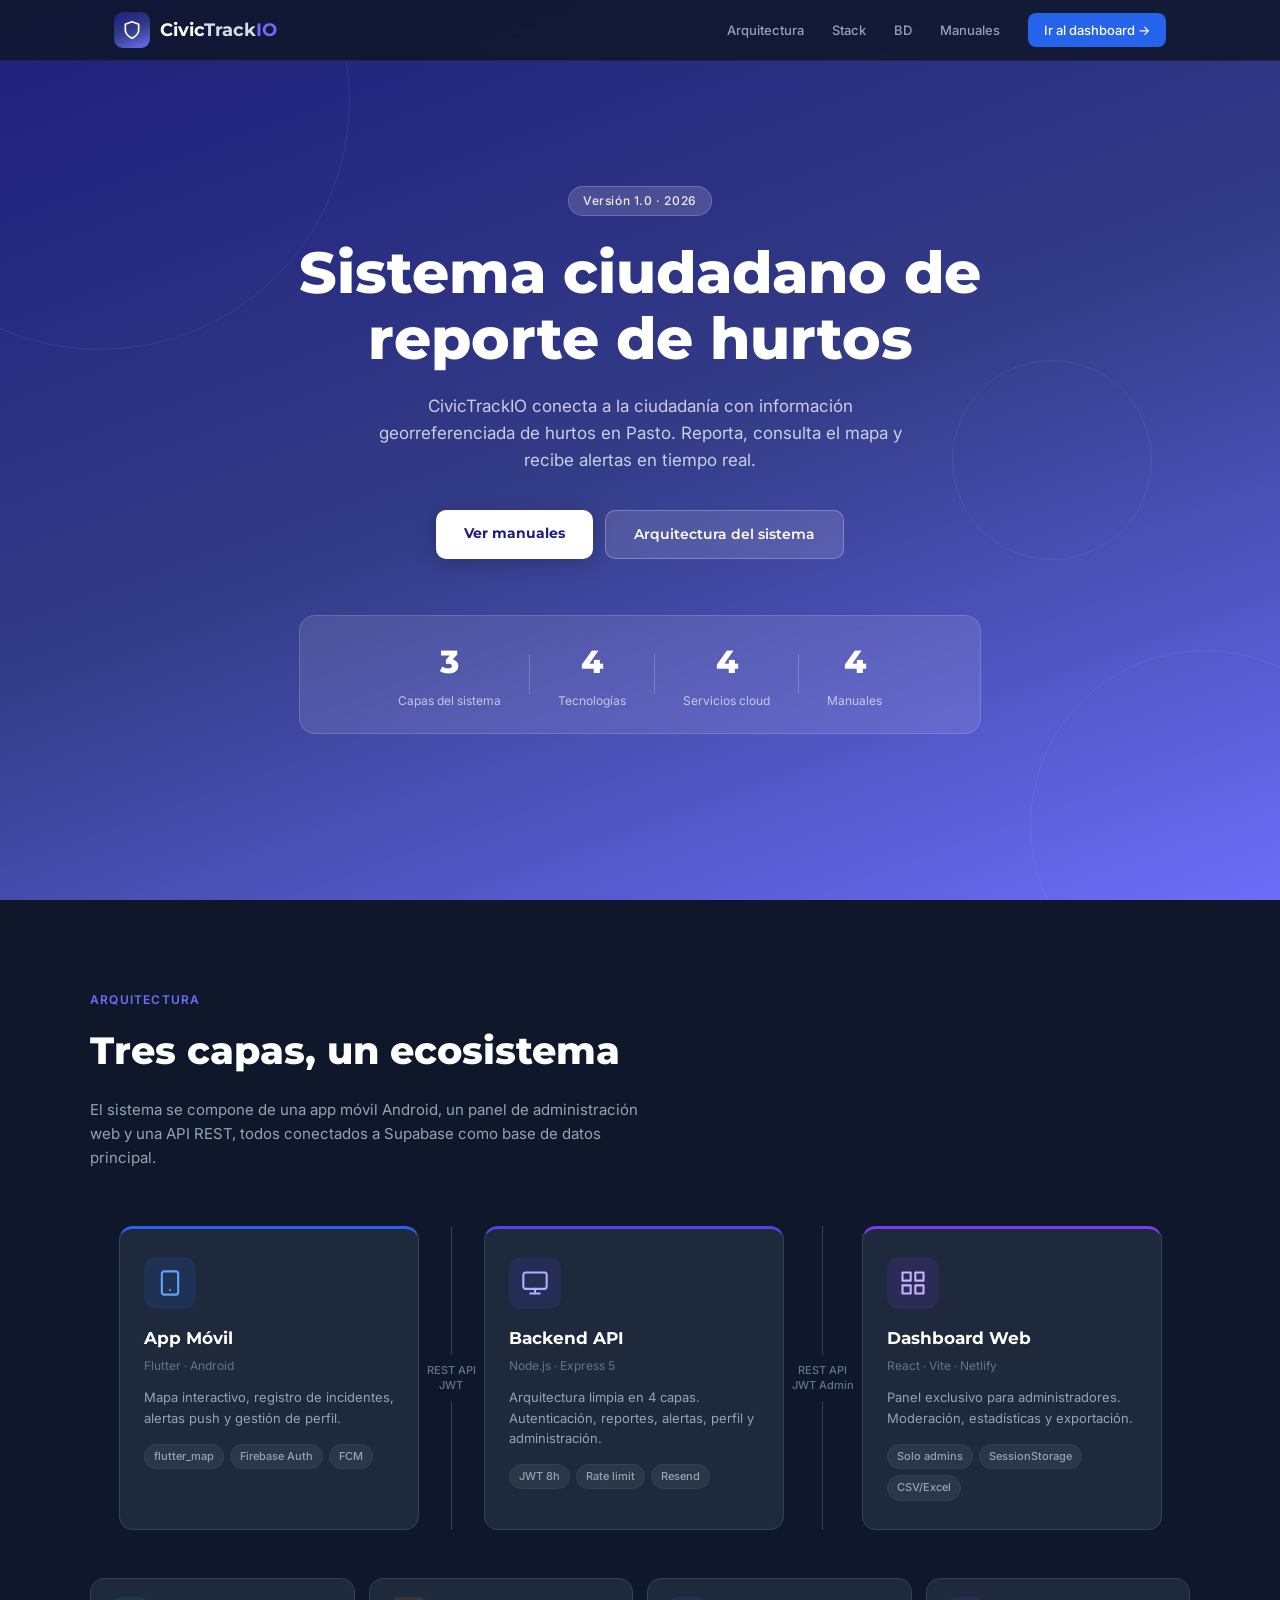
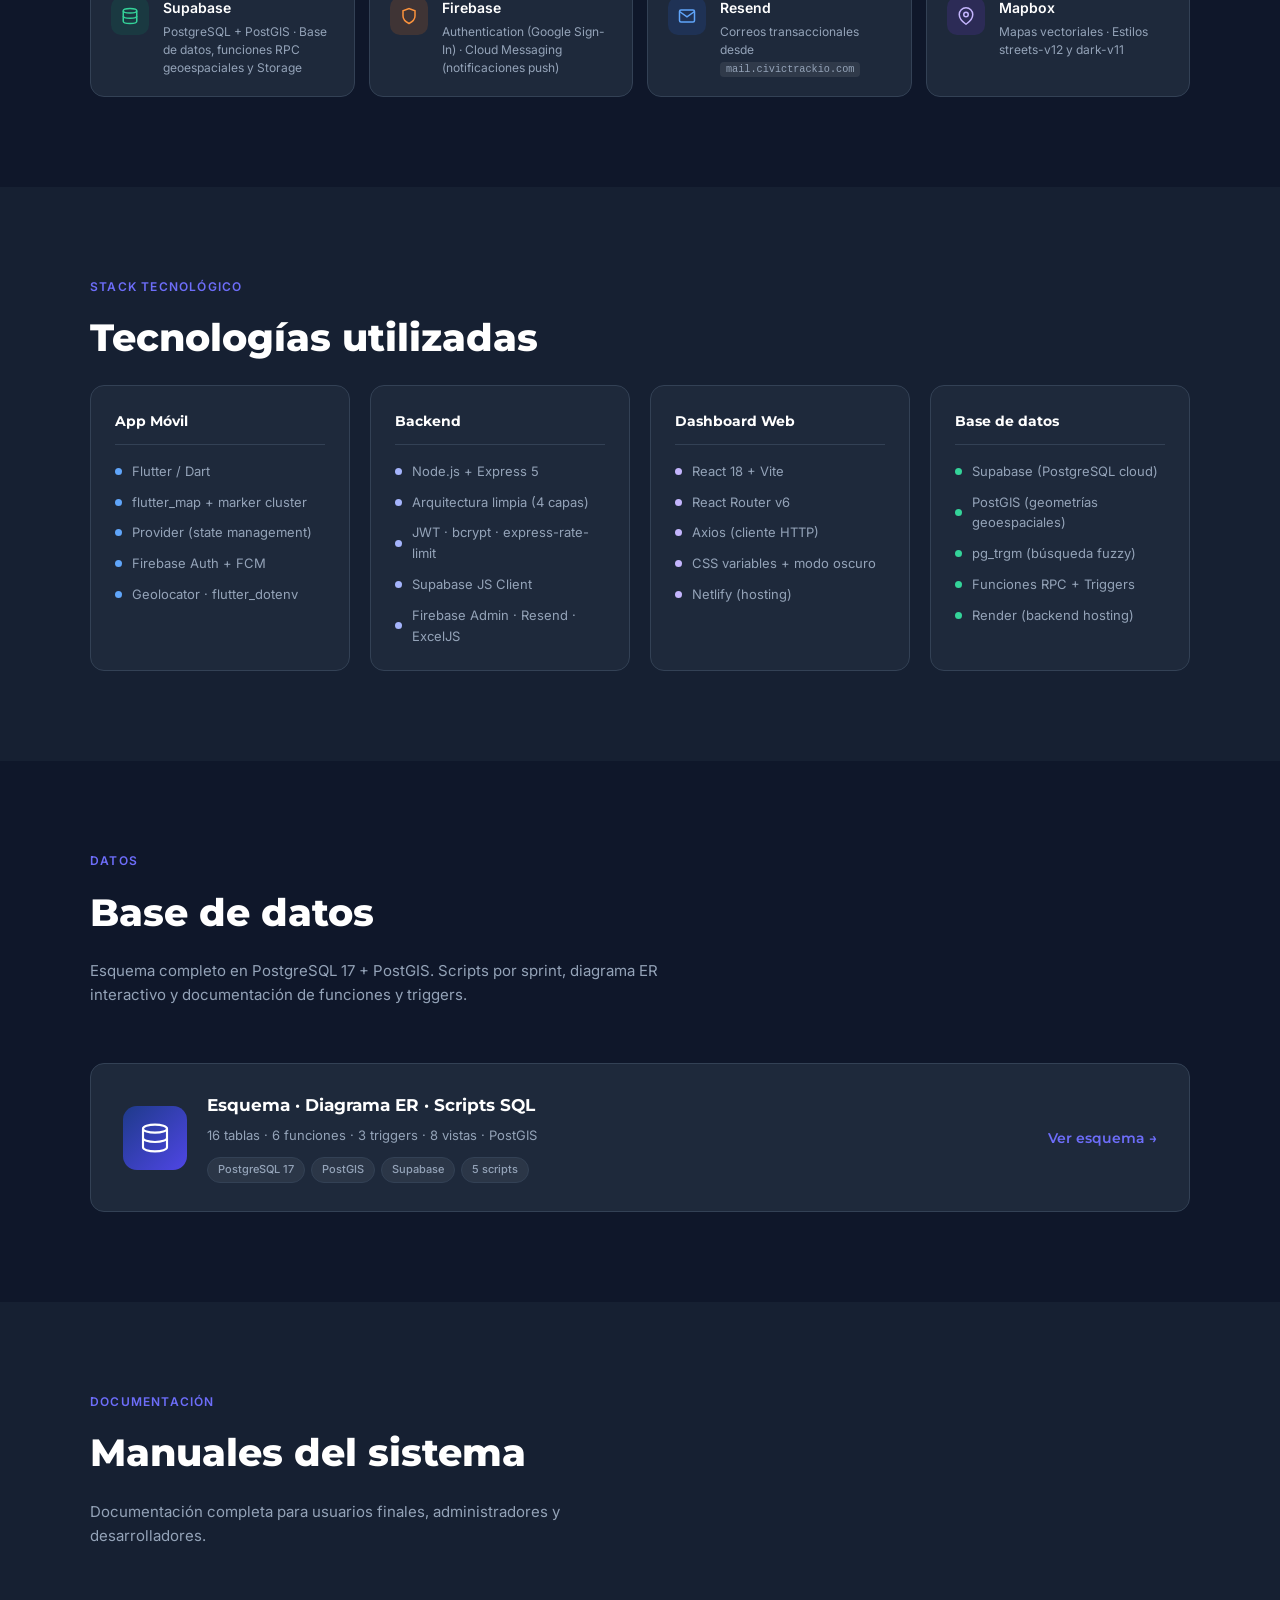
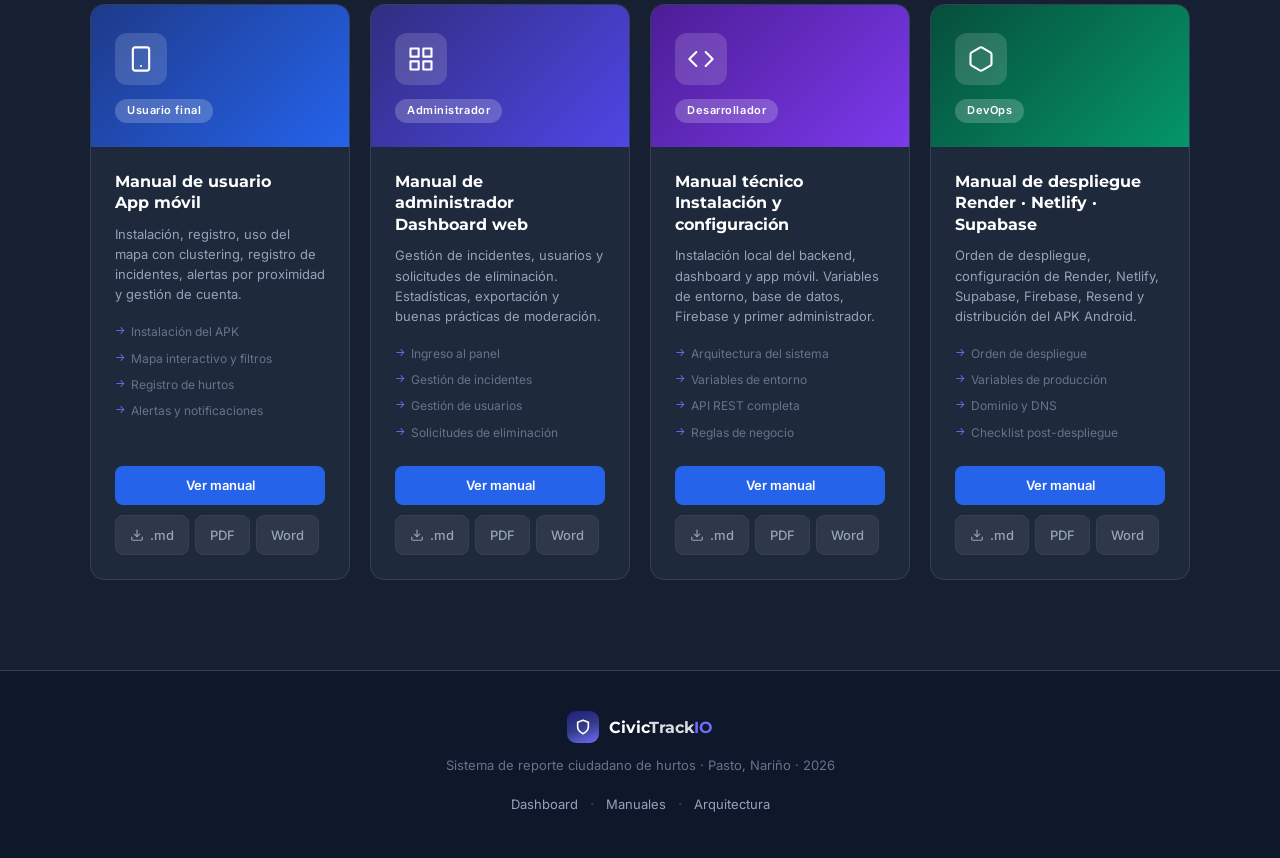
==== commit 787e563e: "Fix: Errores de menu y boton de descarga de manuales" ====
--- a/docs-site/index.html
+++ b/docs-site/index.html
@@ -52,7 +52,7 @@
         </div>
         <div class="hero-stat-divider"></div>
         <div class="hero-stat">
-          <span class="hero-stat-num">16</span>
+          <span class="hero-stat-num">4</span>
           <span class="hero-stat-label">Tecnologías</span>
         </div>
         <div class="hero-stat-divider"></div>
@@ -300,10 +300,14 @@
             </ul>
             <div class="manual-actions">
               <a href="viewer.html?manual=usuario" class="manual-btn-view">Ver manual</a>
-              <a href="manuales/CivicTrackIO - Manual de usuario final (App móvil).md" download class="manual-btn-dl">
-                <svg width="14" height="14" viewBox="0 0 24 24" fill="none" stroke="currentColor" stroke-width="2"><path d="M21 15v4a2 2 0 0 1-2 2H5a2 2 0 0 1-2-2v-4"/><polyline points="7 10 12 15 17 10"/><line x1="12" y1="15" x2="12" y2="3"/></svg>
-                Descargar
-              </a>
+              <div class="manual-dl-group">
+                <a href="manuales/manual-usuario.md" download class="manual-btn-dl">
+                  <svg width="14" height="14" viewBox="0 0 24 24" fill="none" stroke="currentColor" stroke-width="2"><path d="M21 15v4a2 2 0 0 1-2 2H5a2 2 0 0 1-2-2v-4"/><polyline points="7 10 12 15 17 10"/><line x1="12" y1="15" x2="12" y2="3"/></svg>
+                  .md
+                </a>
+                <a href="viewer.html?manual=usuario&export=pdf" class="manual-btn-dl">PDF</a>
+                <a href="viewer.html?manual=usuario&export=word" class="manual-btn-dl">Word</a>
+              </div>
             </div>
           </div>
         </div>
@@ -329,10 +333,14 @@
             </ul>
             <div class="manual-actions">
               <a href="viewer.html?manual=admin" class="manual-btn-view">Ver manual</a>
-              <a href="manuales/CivicTrackIO - Manual de administrador (Dashboard web).md" download class="manual-btn-dl">
-                <svg width="14" height="14" viewBox="0 0 24 24" fill="none" stroke="currentColor" stroke-width="2"><path d="M21 15v4a2 2 0 0 1-2 2H5a2 2 0 0 1-2-2v-4"/><polyline points="7 10 12 15 17 10"/><line x1="12" y1="15" x2="12" y2="3"/></svg>
-                Descargar
-              </a>
+              <div class="manual-dl-group">
+                <a href="manuales/manual-admin.md" download class="manual-btn-dl">
+                  <svg width="14" height="14" viewBox="0 0 24 24" fill="none" stroke="currentColor" stroke-width="2"><path d="M21 15v4a2 2 0 0 1-2 2H5a2 2 0 0 1-2-2v-4"/><polyline points="7 10 12 15 17 10"/><line x1="12" y1="15" x2="12" y2="3"/></svg>
+                  .md
+                </a>
+                <a href="viewer.html?manual=admin&export=pdf" class="manual-btn-dl">PDF</a>
+                <a href="viewer.html?manual=admin&export=word" class="manual-btn-dl">Word</a>
+              </div>
             </div>
           </div>
         </div>
@@ -357,10 +365,14 @@
             </ul>
             <div class="manual-actions">
               <a href="viewer.html?manual=tecnico" class="manual-btn-view">Ver manual</a>
-              <a href="manuales/CivicTrackIO - Manual técnico de instalación y configuración (Developer).md" download class="manual-btn-dl">
-                <svg width="14" height="14" viewBox="0 0 24 24" fill="none" stroke="currentColor" stroke-width="2"><path d="M21 15v4a2 2 0 0 1-2 2H5a2 2 0 0 1-2-2v-4"/><polyline points="7 10 12 15 17 10"/><line x1="12" y1="15" x2="12" y2="3"/></svg>
-                Descargar
-              </a>
+              <div class="manual-dl-group">
+                <a href="manuales/manual-tecnico.md" download class="manual-btn-dl">
+                  <svg width="14" height="14" viewBox="0 0 24 24" fill="none" stroke="currentColor" stroke-width="2"><path d="M21 15v4a2 2 0 0 1-2 2H5a2 2 0 0 1-2-2v-4"/><polyline points="7 10 12 15 17 10"/><line x1="12" y1="15" x2="12" y2="3"/></svg>
+                  .md
+                </a>
+                <a href="viewer.html?manual=tecnico&export=pdf" class="manual-btn-dl">PDF</a>
+                <a href="viewer.html?manual=tecnico&export=word" class="manual-btn-dl">Word</a>
+              </div>
             </div>
           </div>
         </div>
@@ -385,10 +397,14 @@
             </ul>
             <div class="manual-actions">
               <a href="viewer.html?manual=despliegue" class="manual-btn-view">Ver manual</a>
-              <a href="manuales/CivicTrackIO - Manual de despliegue.md" download class="manual-btn-dl">
-                <svg width="14" height="14" viewBox="0 0 24 24" fill="none" stroke="currentColor" stroke-width="2"><path d="M21 15v4a2 2 0 0 1-2 2H5a2 2 0 0 1-2-2v-4"/><polyline points="7 10 12 15 17 10"/><line x1="12" y1="15" x2="12" y2="3"/></svg>
-                Descargar
-              </a>
+              <div class="manual-dl-group">
+                <a href="manuales/manual-despliegue.md" download class="manual-btn-dl">
+                  <svg width="14" height="14" viewBox="0 0 24 24" fill="none" stroke="currentColor" stroke-width="2"><path d="M21 15v4a2 2 0 0 1-2 2H5a2 2 0 0 1-2-2v-4"/><polyline points="7 10 12 15 17 10"/><line x1="12" y1="15" x2="12" y2="3"/></svg>
+                  .md
+                </a>
+                <a href="viewer.html?manual=despliegue&export=pdf" class="manual-btn-dl">PDF</a>
+                <a href="viewer.html?manual=despliegue&export=word" class="manual-btn-dl">Word</a>
+              </div>
             </div>
           </div>
         </div>
--- a/docs-site/style.css
+++ b/docs-site/style.css
@@ -320,7 +320,8 @@
   color: #6D6DF9; font-size: 11px;
 }
 
-.manual-actions { display: flex; gap: 10px; }
+.manual-actions { display: flex; gap: 10px; flex-wrap: wrap; }
+.manual-dl-group { display: flex; gap: 6px; }
 .manual-btn-view {
   flex: 1; text-align: center;
   background: var(--blue); color: #fff;
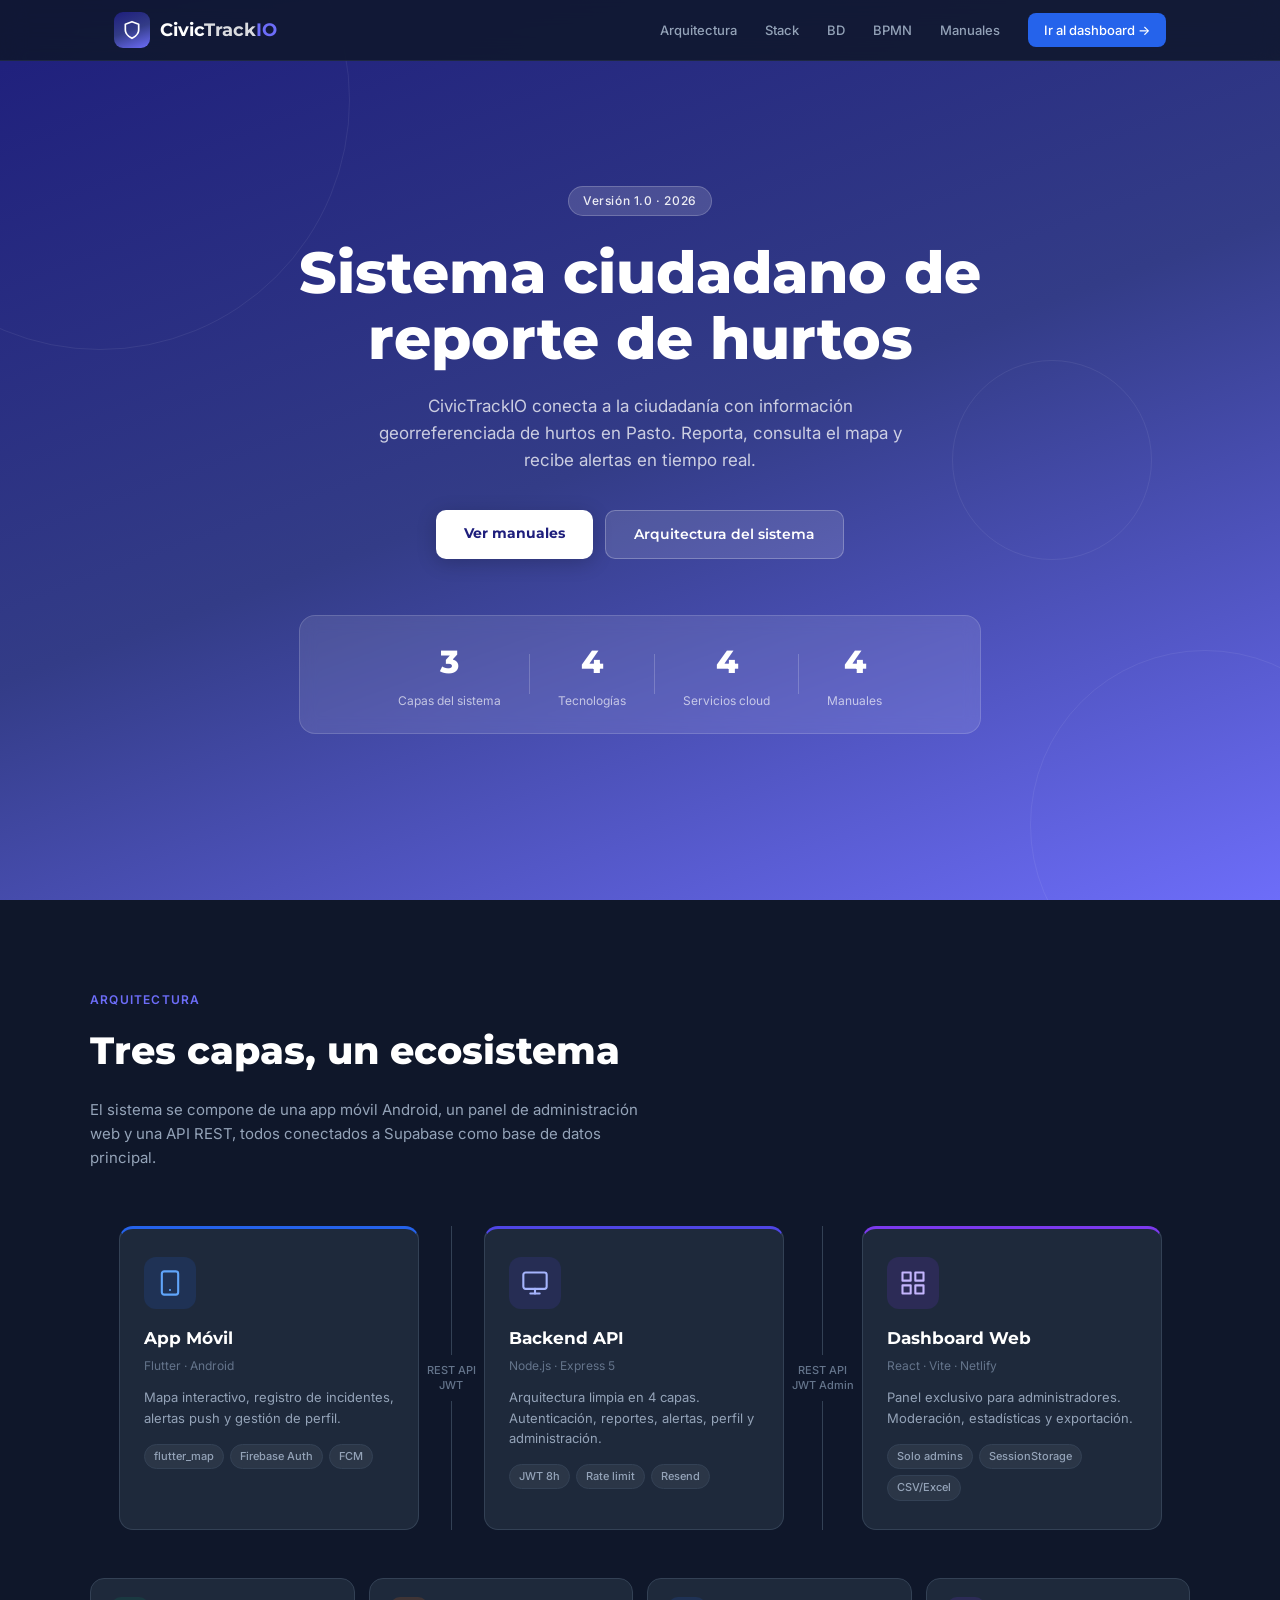
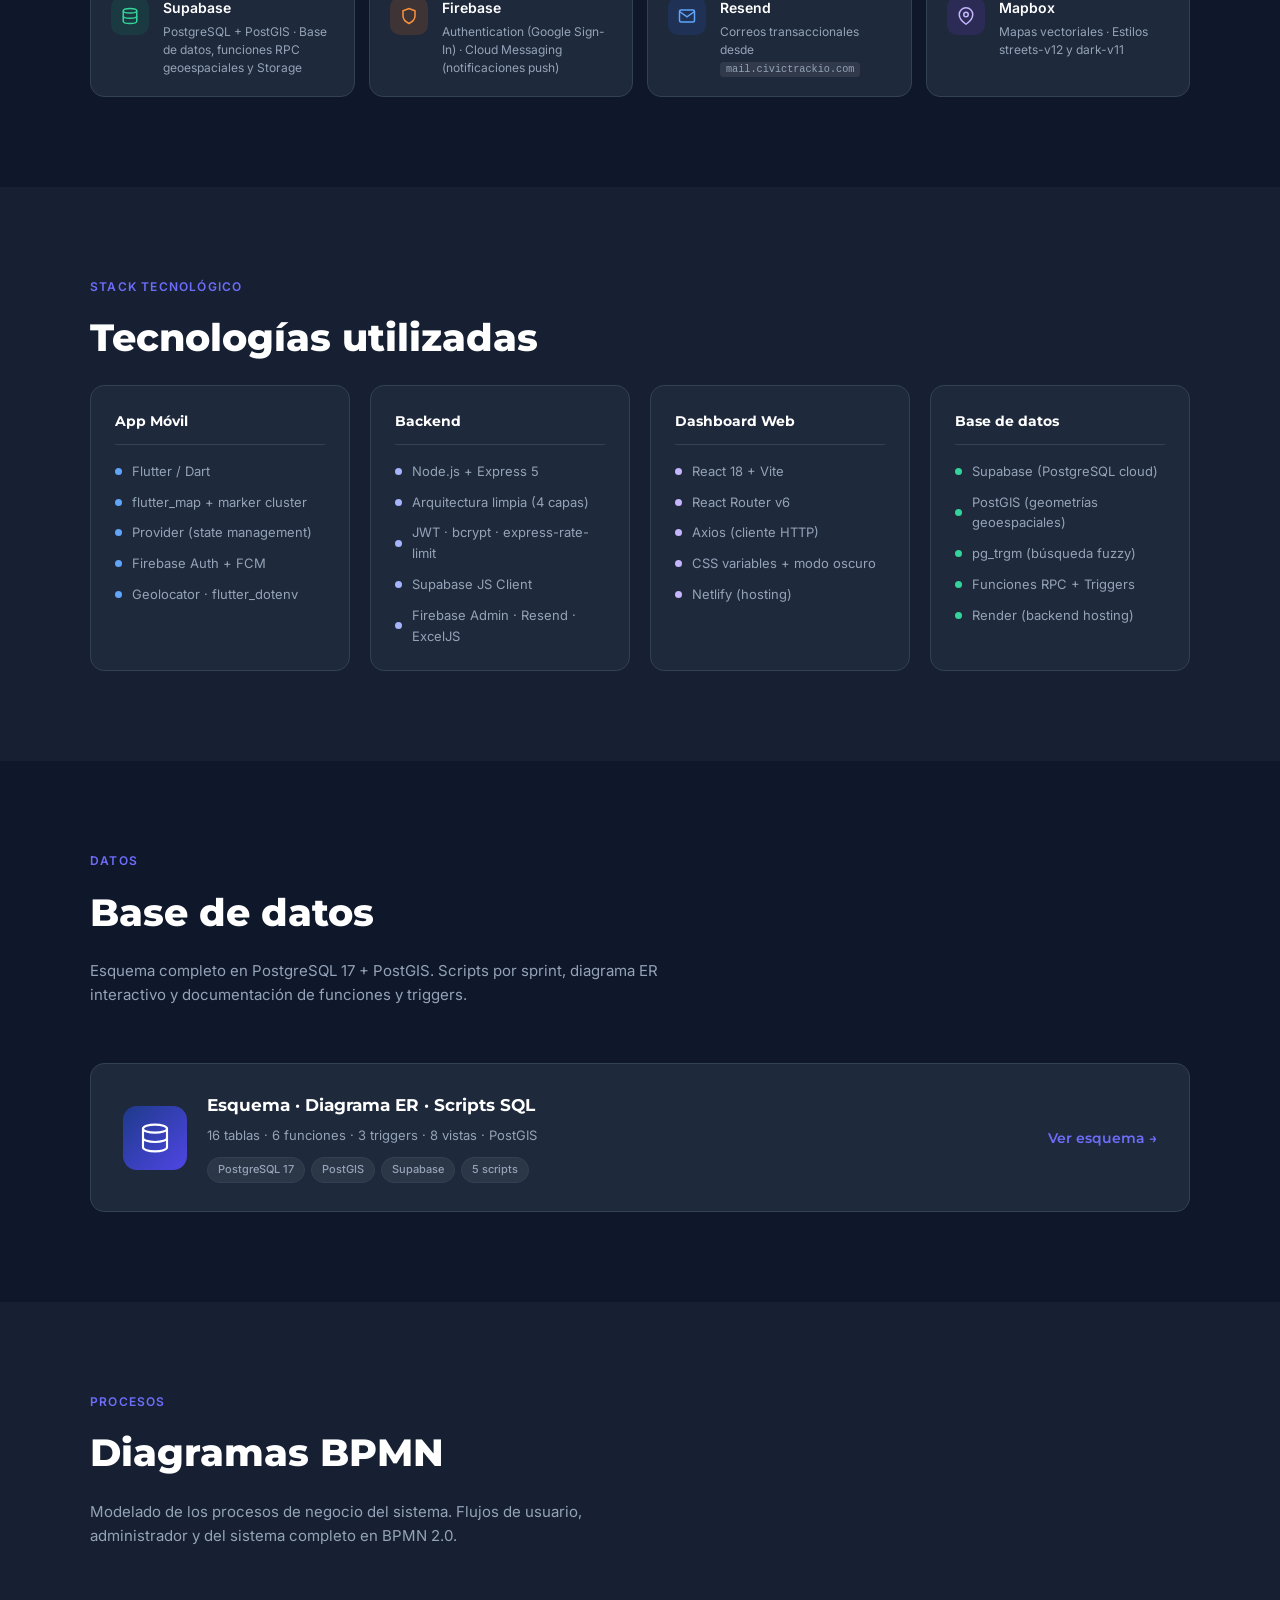
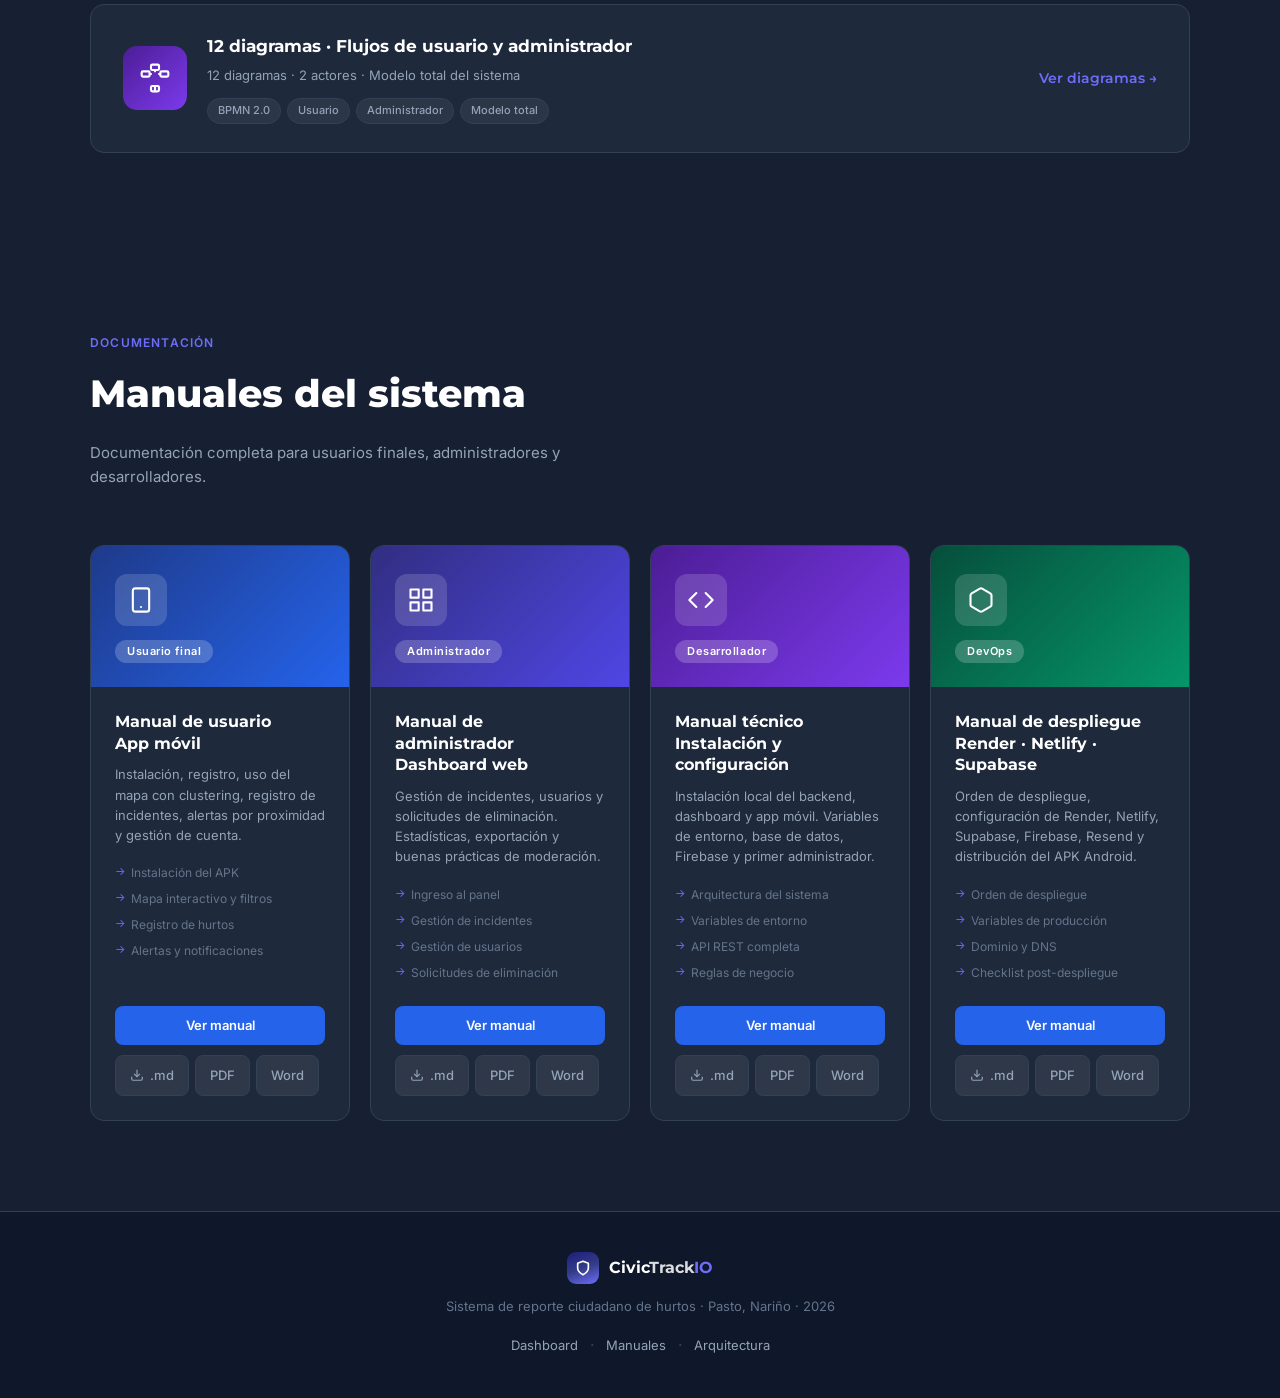
==== commit 5e38d247: "docs: add ER diagrams viewer, BPMN gallery and update DB page - Replace SVG sprint diagrams with ima" ====
--- a/docs-site/index.html
+++ b/docs-site/index.html
@@ -26,6 +26,7 @@
         <a href="#arquitectura">Arquitectura</a>
         <a href="#stack">Stack</a>
         <a href="#base-de-datos">BD</a>
+        <a href="#diagramas-bpmn">BPMN</a>
         <a href="#manuales">Manuales</a>
         <a href="https://civictrackio.com" target="_blank" class="nav-btn">Ir al dashboard →</a>
       </div>
@@ -266,6 +267,42 @@
           </div>
         </div>
         <div class="db-entry-arrow">Ver esquema →</div>
+      </a>
+    </div>
+  </section>
+
+  <!-- ── DIAGRAMAS BPMN ── -->
+  <section class="section section-dark" id="diagramas-bpmn">
+    <div class="section-inner">
+      <div class="section-label">Procesos</div>
+      <h2 class="section-title">Diagramas BPMN</h2>
+      <p class="section-sub">Modelado de los procesos de negocio del sistema. Flujos de usuario, administrador y del sistema completo en BPMN 2.0.</p>
+      <a href="bpmn.html" class="db-entry-card">
+        <div class="db-entry-left">
+          <div class="db-entry-icon" style="background: linear-gradient(135deg,#4c1d95,#7c3aed);">
+            <svg width="32" height="32" viewBox="0 0 24 24" fill="none" stroke="currentColor" stroke-width="1.6" stroke-linecap="round" stroke-linejoin="round">
+              <rect x="2" y="7" width="6" height="4" rx="1"/>
+              <rect x="16" y="7" width="6" height="4" rx="1"/>
+              <rect x="9" y="2" width="6" height="4" rx="1"/>
+              <rect x="9" y="18" width="6" height="4" rx="1"/>
+              <line x1="8" y1="9" x2="9" y2="9"/>
+              <line x1="15" y1="9" x2="16" y2="9"/>
+              <line x1="12" y1="6" x2="12" y2="7"/>
+              <line x1="12" y1="18" x2="12" y2="22"/>
+            </svg>
+          </div>
+          <div>
+            <div class="db-entry-title">12 diagramas · Flujos de usuario y administrador</div>
+            <div class="db-entry-sub">12 diagramas · 2 actores · Modelo total del sistema</div>
+            <div class="db-entry-tags">
+              <span>BPMN 2.0</span>
+              <span>Usuario</span>
+              <span>Administrador</span>
+              <span>Modelo total</span>
+            </div>
+          </div>
+        </div>
+        <div class="db-entry-arrow">Ver diagramas →</div>
       </a>
     </div>
   </section>
